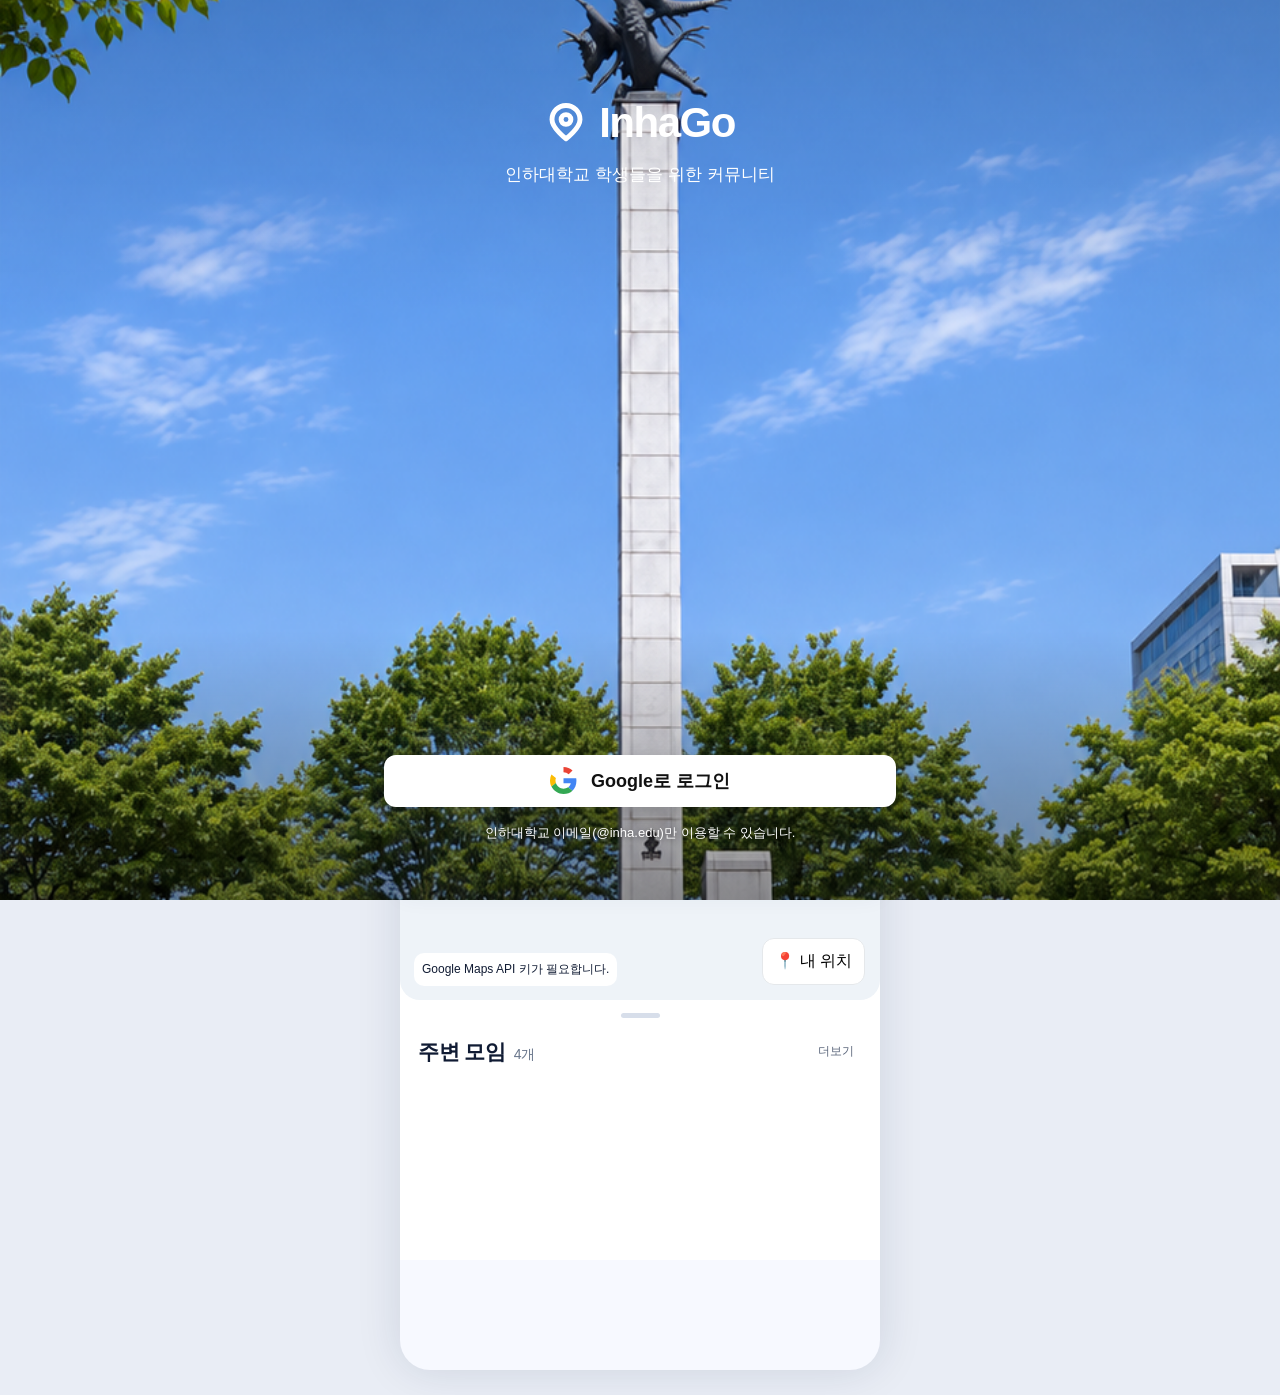
==== InhaGo_Design/frontend/index.html @ c668cb20 "feat: redesign InhaGo login screen" ====
<!DOCTYPE html>
<html lang="ko">
<head>
  <meta charset="UTF-8">
  <meta name="viewport" content="width=device-width, initial-scale=1">
  <meta name="theme-color" content="#ffffff">
  <title>InhaGo | 캠퍼스에서 만나요</title>

  <link
    rel="stylesheet"
    href="https://cdn.jsdelivr.net/gh/orioncactus/pretendard/dist/web/static/pretendard.css"
  >
  <link rel="stylesheet" href="css/style.css">
  <link rel="stylesheet" href="css/friend.css">
  <link rel="stylesheet" href="css/message.css">
  <link rel="stylesheet" href="css/chat.css">

  <script
    src="https://unpkg.com/lucide@0.468.0/dist/umd/lucide.min.js"
    defer
  ></script>
  <script type="module" src="js/main.js"></script>

<style>
  /* hidden 속성이 적용된 채팅 화면은 반드시 숨김 */
  #chat-page .chat-container[hidden],
  #group-chat-view[hidden],
  #group-chat-list-view[hidden],
  #group-chat-room-view[hidden] {
    display: none !important;
  }
</style>

</head>

<body>
  <div class="app">

    <!-- 상단 -->
    <header class="topbar">
      <a href="#" class="brand" data-page="home">
        InhaGo
        <i data-lucide="map-pin"></i>
      </a>

      <div class="header-actions">
        <button
          class="icon-button"
          id="notification-button"
          aria-label="알림"
        >
          <i data-lucide="bell"></i>
          <span class="notification-dot"></span>
        </button>

        <button
          class="avatar-button"
          data-page="profile"
          aria-label="프로필"
        >
          <img src="assets/rider.svg" alt="인덕이">
        </button>
      </div>
    </header>

    <!-- 홈과 탐색에서만 표시 -->
    <section class="hero" id="hero">
      <div class="hero-intro">
        <h1>
          캠퍼스에서<br>
          함께하는 <span>새로운 만남</span>
        </h1>

        <p>
          밥약, 운동, 스터디, 택시팟까지<br>
          지금, 가까운 곳의 친구들과 모임을 시작해요.
        </p>
      </div>

      <label class="search" for="search">
        <i data-lucide="search"></i>

        <input
          id="search"
          type="search"
          placeholder="장소, 모임, 사람을 검색해보세요"
          autocomplete="off"
        >
      </label>

      
<div class="categories">
  <button class="category-chip active" data-category="all">
    <i data-lucide="layout-grid"></i>
    전체
  </button>

  <button class="category-chip" data-category="food">
    <i data-lucide="utensils"></i>
    밥약
  </button>

  <button class="category-chip" data-category="exercise">
    <i data-lucide="dumbbell"></i>
    운동
  </button>

  <button class="category-chip" data-category="study">
    <i data-lucide="book-open"></i>
    스터디
  </button>

  <button class="category-chip" data-category="taxi">
    <i data-lucide="car-front"></i>
    택시팟
  </button>
</div>

    </section>

    <main>

      <!-- 홈 -->
      <section id="home" class="page active">
        <div class="map-container" id="campus-map"><div id="map"></div><button id="locationBtn" type="button">📍 내 위치</button><div id="status" role="status"></div><div id="filters"><button data-category="all" class="active">전체</button><button data-category="meal">🍚 밥약</button><button data-category="taxi">🚕 택시팟</button><button data-category="study">📚 스터디</button><button data-category="exercise">🏃 운동</button></div></div>
        <section class="nearby">
          <div id="api-connection-banner" class="api-connection-banner" role="status" hidden><span>서버에 연결할 수 없습니다.</span><button type="button" id="api-retry">다시 시도</button></div>
          <div class="sheet-handle"></div>

          <div class="section-heading">
            <h2>
              주변 모임
              <span id="meeting-total">4개</span>
            </h2>

            <button
              class="more-button"
              data-page="search"
            >
              더보기
              <i data-lucide="chevron-right"></i>
            </button>
          </div>

          <div id="cards" class="meeting-list"></div>
        </section>
      </section>

      <!-- 탐색 -->
      <section id="search-page" class="page subpage">
        <div class="page-heading">
          <p>EXPLORE</p>
          <h1>모임 탐색</h1>
          <span>관심 있는 모임을 찾아보세요.</span>
        </div>

        <div id="search-results" class="meeting-list"></div>
      </section>

      <!-- 모임 만들기 -->
      <section id="create-page" class="page subpage">
        <div class="page-heading">
          <p>NEW MEETING</p>
          <h1>모임 만들기</h1>
          <span>새로운 만남을 직접 시작해보세요.</span>
        </div>

        <form id="create-form" class="styled-form">

          <!-- 기본 정보 -->
          <div class="form-card">
            <div class="form-section-heading">
              <span class="form-section-icon">
                <i data-lucide="pencil-line"></i>
              </span>

              <div>
                <h2>기본 정보</h2>
                <p>어떤 모임인지 알려주세요.</p>
              </div>
            </div>

            <label class="field">
              <span class="field-title">
                모임 이름 <em>*</em>
              </span>

              <input
                name="title"
                required
                maxlength="50"
                placeholder="예: 본관 앞에서 같이 점심 먹어요"
              >
            </label>

            

<div class="field">
  <span class="field-title">
    카테고리 <em>*</em>
  </span>

  <div class="create-category-grid">
    <label class="create-category-option" data-type="food">
      <input type="radio" name="type" value="food" checked>
      <i data-lucide="utensils"></i>
      <span>밥약</span>
    </label>

    <label class="create-category-option" data-type="exercise">
      <input type="radio" name="type" value="exercise">
      <i data-lucide="dumbbell"></i>
      <span>운동</span>
    </label>

    <label class="create-category-option" data-type="study">
      <input type="radio" name="type" value="study">
      <i data-lucide="book-open"></i>
      <span>스터디</span>
    </label>

    <label class="create-category-option" data-type="taxi">
      <input type="radio" name="type" value="taxi">
      <i data-lucide="car-front"></i>
      <span>택시팟</span>
    </label>
  </div>
</div>


          </div>

          <!-- 장소와 인원 -->
          <div class="form-card">
            <div class="form-section-heading">
              <span class="form-section-icon">
                <i data-lucide="map-pin"></i>
              </span>

              <div>
                <h2>모임 장소 및 인원</h2>
                <p>어디에서 몇 명이 만날까요?</p>
              </div>
            </div>

            <label class="field">
              <span class="field-title">
                만날 장소 <em>*</em>
              </span>

              <input
                name="place"
                required
                placeholder="예: 본관 학생식당"
              >
            </label>

            <button type="button" id="pick-meeting-location" class="primary">📍 지도에서 만날 위치 지정</button>
            <p id="selected-meeting-location" class="muted" role="status">아직 위치를 지정하지 않았습니다.</p>
            <input name="latitude" type="hidden"><input name="longitude" type="hidden">
            <label class="field">
              <span class="field-title">
                최대 참여 인원 <em>*</em>
              </span>

              <select name="max" required>
                <option value="2">2명</option>
                <option value="3">3명</option>
                <option value="4" selected>4명</option>
                <option value="5">5명</option>
                <option value="6">6명</option>
                <option value="8">8명</option>
                <option value="10">10명</option>
                <option value="15">15명</option>
                <option value="20">20명</option>
              </select>
            </label>
          </div>

          <!-- 소개 -->
          <div class="form-card">
            <div class="form-section-heading">
              <span class="form-section-icon">
                <i data-lucide="message-square-text"></i>
              </span>

              <div>
                <h2>모임 소개</h2>
                <p>참여할 친구들에게 한마디 남겨주세요.</p>
              </div>
            </div>

            <label class="field">
              <span class="field-title">소개글</span>

              <textarea
                name="desc"
                rows="5"
                placeholder="모임의 분위기, 준비물, 만나는 방법 등을 자유롭게 적어주세요."
              ></textarea>
            </label>
          </div>

          <div class="form-card"><label class="field"><span class="field-title">모임 날짜와 시간 <em>*</em></span><input name="meeting_time" type="datetime-local" required></label></div>

          <button
            class="primary wide submit-button"
            type="submit"
          >
            <i data-lucide="plus-circle"></i>
            모임 등록하기
          </button>
        

</form>
      </section>

      <!-- 채팅 -->
      <section id="chat-page" class="page subpage">
          <h1>채팅</h1>

<div class="chat-type-tabs">
  <button id="meeting-chat-tab"
          type="button"
          class="active">
    모임 채팅
  </button>

  <button id="group-chat-tab"
          type="button">
    친구 단체 채팅
  </button>
  
<button id="direct-chat-tab" type="button">
  친구 채팅
</button>


<div id="group-chat-view" hidden>

  <!-- 단체 채팅방 목록 화면 -->
  <div id="group-chat-list-view">
    <h2>친구 단체 채팅</h2>

    <button id="create-group-chat-btn" type="button">
      + 단체 채팅방 만들기
    </button>

    <div id="group-chat-room-list"></div>
  </div>

  <!-- 단체 채팅방 대화 화면 -->
  <div id="group-chat-room-view" hidden>

    <div class="chat-room-header">
      <button
        id="group-chat-back"
        type="button"
        class="chat-back-btn"
      >
        ← 목록
      </button>

      
<h2 id="group-chat-room-title">단체 채팅방</h2>

<button
  id="group-chat-menu-btn"
  type="button"
  aria-label="채팅방 관리 메뉴 열기"
  aria-expanded="false"
>
  ⋯
</button>

    </div>

    <div
      id="group-chat-messages"
      class="chat-messages"
      role="log"
      aria-label="단체 채팅 메시지"
      aria-live="polite"
    ></div>

    <form id="group-chat-form" class="chat-form">
      <input
        id="group-chat-input"
        type="text"
        placeholder="메시지를 입력하세요."
        maxlength="2000"
        aria-label="단체 채팅 메시지 입력"
        required
      >

      <button type="submit">전송</button>
    </form>

  </div>

</div>


          <div class="chat-container">

            <div id="chat-list-view" class="chat-section">
              <h2>내 채팅방</h2>
              <div id="chat-room-list"></div>
            </div>

            <div
              id="chat-room"
              class="chat-section"
              hidden
            >
              <div class="chat-room-header"><button id="chat-back" type="button" class="chat-back-btn" aria-label="채팅방 목록으로 돌아가기">← 목록</button><h2 id="chat-room-title">채팅방</h2></div>

              <div
                id="chat-messages"
                class="chat-messages"
                role="log"
                aria-label="채팅 메시지"
                aria-live="polite"
              ></div>

              <form id="chat-form" class="chat-form">
                <input
                  id="chat-input"
                  type="text"
                  placeholder="메시지를 입력하세요."
                  maxlength="1000"
                  aria-label="채팅 메시지 입력"
                  required
                >

                <button class="chat-btn" type="submit">
                  전송
                </button>
              </form>
            </div>

            <p class="muted" id="chat-realtime-status" role="status">채팅방을 선택해 주세요.</p>
          </div>
        </section>

      <!-- 쪽지 -->
      <section id="message-page" class="page subpage">
          <h1>메시지</h1>

          <div class="message-container">

            <div id="dm-list-view" class="message-section">
              <h2>1:1 채팅</h2>
              <p class="muted">
                대화할 친구를 선택해 주세요.
              </p>
              <div id="dm-friend-list"></div>
            </div>

            <div
              id="dm-room"
              class="message-section"
              hidden
            >
              <div class="dm-room-header"><button id="dm-back" type="button" class="dm-back-btn">← 목록</button><h2 id="dm-room-title">1:1 채팅방</h2></div>

              <div
                id="dm-messages"
                class="chat-messages"
                role="log"
                aria-label="1:1 채팅 메시지"
                aria-live="polite"
              ></div>

              <form id="dm-form" class="chat-form">
                <input
                  id="dm-input"
                  type="text"
                  placeholder="메시지를 입력하세요."
                  maxlength="1000"
                  aria-label="1:1 채팅 메시지 입력"
                  required
                >

                <button class="chat-btn" type="submit">
                  전송
                </button>
              </form>
            </div>

            <p class="notice">
              친구 요청이 수락된 사용자와
              1:1 채팅을 할 수 있습니다.
            </p>
          </div>
        </section>

      <!-- 친구 -->
      <section id="friend-page" class="page subpage">
          <h1>친구</h1>

          <div class="friend-container">

            <div class="friend-section">
              <h2>친구 검색</h2>

              <div class="friend-search">
                <input
                  id="friend-search-input"
                  type="text"
                  placeholder="이름으로 친구 검색"
                  aria-label="친구 검색"
                >
              </div>

              <div id="friend-search-results"></div>
            </div>

            <div class="friend-section">
              <h2>받은 친구 요청</h2>
              <div id="friend-requests"></div>

              <div class="friend-sent-section">
                <h3>보낸 친구 요청</h3>
                <div id="friend-sent-requests">
                  <p>보낸 친구 요청을 불러오는 중...</p>
                </div>
              </div>
            </div>

            <div class="friend-section">
              <h2>내 친구 목록</h2>
              <div id="friend-list"></div>
            </div>

            
          </div>
        </section>

      <!-- 프로필 -->
      <section id="profile-page" class="page subpage">
        <div class="page-heading">
          <p>MY PROFILE</p>
          <h1>프로필</h1>
          <span>나의 캠퍼스 활동을 확인해보세요.</span>
        </div>

        <div class="panel profile-top">
          <img src="assets/rider.svg" alt="인덕이">

          <div>
            <h2 id="profile-user-name">인하고</h2>
            <p class="muted">
              @inha_go · <span id="profile-department">학과 미설정</span>
            </p>
          </div>
        </div>

        <div class="panel" style="margin:18px 0">
          <h2>내 정보 설정</h2>
          <p class="muted">모임 참여자와 평가 화면에 표시할 이름입니다. 입력한 이름은 다른 사용자에게 공개됩니다.</p>
          <form id="real-name-form" class="styled-form">
            <label class="field"><span class="field-title">이름</span>
              <input id="real-name-input" type="text" minlength="2" maxlength="20" required placeholder="이름을 입력하세요">
            </label>
            <label class="field"><span class="field-title">학과</span><input id="department-input" type="text" maxlength="60" placeholder="예: 컴퓨터공학과"></label><button class="primary" type="submit">내 정보 저장하기</button>
          </form>
          <p id="real-name-message" class="muted" role="status"></p><p id="department-setup-note" class="muted" hidden>학과 저장을 위해 Supabase profiles 테이블에 department 컬럼을 추가해 주세요.</p>
        </div>

        <div class="panel score-card">
          <div class="score-heading">
            <strong>내 매너 점수</strong>
            <span class="score-tag">실제 매너 점수</span>
          </div>

          <div class="score-number">
            <strong id="score">92</strong>
            <span>/100</span>
          </div>

          <div class="progress">
            <div id="score-bar"></div>
          </div>

          <p id="score-label">
            좋은 매너를 유지하고 있어요!
          </p>
        </div>

        <div class="panel" style="margin:18px 0"><h2>내 모임 관리</h2><p class="muted">내가 만든 모임은 수정·취소·완료할 수 있고, 참여한 모임에서는 탈퇴할 수 있습니다.</p><div id="my-meetings-list" class="meeting-list"><p class="muted">내 모임을 불러오는 중입니다.</p></div></div>
\n        <div class="stats">
          <div>
            <b id="joined-count">0</b>
            <span>참여 모임</span>
          </div>

          <div>
            <b id="created-count">0</b>
            <span>작성 모임</span>
          </div>

          <div>
            <b id="review-count">0</b>
            <span>남긴 후기</span>
          </div>
        </div>

        <div class="review-card"><div class="form-section-heading"><span class="form-section-icon"><i data-lucide="star"></i></span><div><h2>참여자 매너 학점 평가</h2><p>완료된 모임을 선택한 뒤 참여자를 평가할 수 있습니다. 이미 평가한 사람은 제외됩니다.</p></div></div><form id="review-form" class="styled-form"><label class="field"><span class="field-title">평가할 모임</span><select id="review-meeting" required><option value="">모임을 선택하세요</option></select></label><label class="field"><span class="field-title">평가할 참여자</span><select id="review-person" required><option value="">참여자를 선택하세요</option></select></label><label class="field"><span class="field-title">매너 학점</span><select id="review-type" required><option value="A+">A+ (4.5)</option><option value="A0">A0 (4.0)</option><option value="B+">B+ (3.5)</option><option value="B0">B0 (3.0)</option><option value="C+">C+ (2.5)</option><option value="C0">C0 (2.0)</option><option value="D+">D+ (1.5)</option><option value="D0">D0 (1.0)</option><option value="F">F (0.0)</option></select></label><button class="primary wide" type="submit">학점 평가 제출하기</button></form><p id="review-message" class="muted" role="status"></p></div>
      </section>
    </main>

    <!-- 하단 메뉴 -->
    <nav class="bottom-nav" aria-label="하단 메뉴">
      <button class="nav-item active" data-page="home">
        <span class="nav-icon">
          <i data-lucide="house"></i>
        </span>
        <span>홈</span>
      </button>

      <button class="nav-item" data-page="search">
        <span class="nav-icon">
          <i data-lucide="search"></i>
        </span>
        <span>탐색</span>
      </button>

      <button class="nav-item" data-page="create">
        <span class="nav-icon">
          <i data-lucide="plus"></i>
        </span>
        <span>만들기</span>
      </button>

      <button class="nav-item" data-page="chat">
        <span class="nav-icon">
          <i data-lucide="message-circle"></i>
        </span>
        <span>채팅</span>
      </button>

      <button class="nav-item" data-page="friend">
        <span class="nav-icon">
          <i data-lucide="users-round"></i>
        </span>
        <span>친구</span>
      </button>

      <button class="nav-item" data-page="profile">
        <span class="nav-icon">
          <i data-lucide="user-round"></i>
        </span>
        <span>프로필</span>
      </button>
    </nav>
  </div>

  <!-- 모임 상세 -->
  <dialog id="modal">
    <div class="modal-inner">
      <button
        class="close"
        id="close-modal"
        aria-label="닫기"
      >
        <i data-lucide="x"></i>
      </button>

      <div
        class="modal-icon"
        id="modal-icon"
      ></div>

      <h2 id="modal-title"></h2>
      <p id="modal-place"></p>
      <p id="modal-desc"></p>
      <p id="modal-count"></p>

      <button
        class="primary wide"
        id="join"
      >
        참여하기
      </button>
    </div>
  </dialog>

  <dialog id="location-picker-dialog" class="location-picker-dialog" aria-labelledby="location-picker-title"><div class="location-picker-panel"><div class="location-picker-header"><h2 id="location-picker-title">만날 위치 지정</h2><button id="location-picker-close" type="button" aria-label="닫기">✕</button></div><p class="muted">지도를 움직여 중앙 핀을 만날 위치에 맞추세요.</p><div class="location-picker-map-wrap"><div id="location-picker-map"></div><div class="location-picker-pin" aria-hidden="true">📍</div></div><p id="location-picker-coordinates" class="muted" role="status">지도 준비 중...</p><button id="location-picker-confirm" class="primary wide" type="button">이 위치로 확정</button></div></dialog>
  <dialog id="edit-meeting-dialog"><form id="edit-meeting-form" class="styled-form" style="padding:22px;min-width:min(90vw,380px)"><h2>모임 수정</h2><input name="title" required maxlength="100" placeholder="모임 이름"><input name="place" required placeholder="장소"><textarea name="description" placeholder="소개"></textarea><input name="meeting_time" type="datetime-local" required><select name="max_participants" required><option value="2">2명</option><option value="3">3명</option><option value="4">4명</option><option value="5">5명</option><option value="6">6명</option><option value="8">8명</option><option value="10">10명</option><option value="15">15명</option><option value="20">20명</option></select><button type="submit" class="primary">저장</button><button type="button" id="edit-meeting-close">닫기</button></form></dialog>

  <div
    id="toast"
    role="status"
    aria-live="polite"
  ></div>

  <!-- 기존 JS 호환용 -->
  <span id="header-score" hidden>92</span><span id="header-user-name" hidden>인하고</span><button id="logout-button" type="button" class="secondary" style="position:fixed;right:14px;bottom:94px;z-index:5">로그아웃</button>
  <span id="aside-score" hidden>92 / 100</span>
<div id="bottomSheet" hidden><button id="closeBtn" type="button">닫기 ✕</button><h2 id="meetingTitle"></h2><p id="meetingInfo"></p></div>

<!-- 로그인 화면 -->
<div id="auth-panel" class="inhago-login">
  <div class="login-content">

    <!-- 상단 로고 -->
    <div class="login-brand">
      <div class="login-logo">
        <svg class="login-pin-icon"
       viewBox="0 0 24 24"
       fill="none"
       stroke="currentColor"
       stroke-width="2.8"
       stroke-linecap="round"
       stroke-linejoin="round"
       aria-hidden="true">
    <path d="M20 10c0 5-8 11-8 11S4 15 4 10a8 8 0 1 1 16 0Z"/>
    <circle cx="12" cy="10" r="2.8"/>
  </svg>
        <span>InhaGo</span>
      </div>
      <p>인하대학교 학생들을 위한 커뮤니티</p>
    </div>

    <!-- 하단 로그인 -->
    <div class="login-bottom">
      <button id="google-login"
              type="button"
              class="google-login-button">

        <svg viewBox="0 0 48 48" aria-hidden="true">
          <path fill="#EA4335" d="M24 9.5c3.54 0 6.71 1.22 9.21 3.6l6.85-6.85C35.9 2.38 30.47 0 24 0 14.62 5.38 6.51 13.22l7.98 6.19C12.43 13.72 17.74 9.5 24 9.5z"/>
          <path fill="#4285F4" d="M46.98 24.55c0-1.57-.15-3.09-.38-4.55H24v9.02h12.94c-.58 2.96-2.26 5.48-4.78 7.18l7.73 6C44.4 38.03 46.98 31.87 46.98 24.55z"/>
          <path fill="#FBBC05" d="M10.53 28.59A14.4 14.4 0 0 1 9.75 24c0-1.59.27-3.13.76-4.59l-7.98-6.2A23.9 23.9 0 0 0 0 24c0 3.87.93 7.51 2.56 10.78l7.97-6.19z"/>
          <path fill="#34A853" d="M24 48c6.48 0 11.92-2.13 15.89-5.8l-7.73-6c-2.15 1.45-4.92 2.3-8.16 2.3-6.26 0-11.57-4.22-13.47-9.91l-7.97 6.19C6.51 42.62 14.62 48 24 48z"/>
        </svg>

        <span>Google로 로그인</span>
      </button>

      <p class="login-notice">
        인하대학교 이메일(@inha.edu)만 이용할 수 있습니다.
      </p>

      <p id="auth-message" role="status"></p>
    </div>

  </div>
</div>


    <!-- 로그인 기능 -->
    <script type="module">
        import {
            loginWithGoogle,
            checkLoginStatus,
            isInhaEmail,
            logout
        } from './js/auth.js';

        import { supabase } from './js/supabase.js';

        const authPanel = document.getElementById('auth-panel');
        const message = document.getElementById('auth-message');

        document.getElementById('google-login').addEventListener('click', async () => {
            message.textContent = 'Google 로그인 화면으로 이동 중...';

            try {
                await loginWithGoogle();
            } catch (error) {
                message.textContent = error.message;
            }
        });

        async function initializeAuth() {
            try {
                const user = await checkLoginStatus();

                if (!user) {
                    authPanel.style.display = 'flex';
                    return;
                }

                if (!isInhaEmail(user.email)) {
                    await logout();
                    message.textContent = '인하대학교 이메일 계정으로 로그인해 주세요.';
                    authPanel.style.display = 'flex';
                    return;
                }

                authPanel.style.display = 'none';

                // 로그인 완료 상태 저장
                window.inhaGoLoggedIn = true;

                // 지도에 로그인 완료 알림
                window.dispatchEvent(new Event("inhaGoLoginSuccess"));

                const { data: profile, error } = await supabase
                    .from('profiles')
                    .select('manner_score, real_name')
                    .eq('id', user.id)
                    .single();
                
                if (error) {
                    console.error('프로필 조회 실패:', error.message);
                } else if (profile) {

                    // 실명 표시
                    const realName = profile.real_name
                        ? profile.real_name.trim()
                        : '이름 미등록';

                    const headerName =
                        document.getElementById('header-user-name');

                    const profileName =
                        document.getElementById('profile-user-name');

                    if (headerName) {
                        headerName.textContent = realName;
                    }

                    if (profileName) {
                        profileName.textContent = realName;
                    }

                    // 기존 매너 점수 표시 유지
                    if (typeof window.setMannerScore === 'function') {
                        window.setMannerScore(profile.manner_score);
                    }
                }

                if (error) {
                    console.error('매너 점수 조회 실패:', error.message);
                } else if (profile && typeof window.setMannerScore === 'function') {
                    window.setMannerScore(profile.manner_score);
                }

            } catch (error) {
                message.textContent = error.message;
                authPanel.style.display = 'flex';
            }
        }

        initializeAuth();

        const logoutButton = document.getElementById('logout-button');

        if (logoutButton) {
            logoutButton.addEventListener('click', async () => {
                try {
                    await logout();
                    window.location.reload();
                } catch (error) {
                    alert('로그아웃에 실패했습니다: ' + error.message);
                }
            });
        }
    </script>

    <!-- 지도 설정 -->
    <script src="../../map/config.js"></script>

    <!-- 지도 기능 -->
    <script src="../../map/map.js"></script>
    <script src="js/location-picker.js" defer></script>
    <script type="module" src="js/friend.js"></script>
    <script type="module" src="js/message.js"></script>
    <script type="module" src="js/chat.js"></script>
    <script type="module" src="js/login-features.js"></script>
    <script type="module" src="js/meeting-management.js"></script>
  
<script type="module" src="./js/group-chat.js"></script>
  
<script>
  document.getElementById("direct-chat-tab")
    ?.addEventListener("click", () => {
      document.querySelectorAll(".page").forEach(page => {
        page.classList.remove("active");
      });

      document.getElementById("message-page")
        ?.classList.add("active");
    });
</script>

</body>
</html>
---- InhaGo_Design/frontend/css/style.css ----
/* =========================================
   InhaGo - iOS Style v2
   ========================================= */

:root {
  --blue: #1677f2;
  --blue-dark: #075bd4;
  --navy: #101b33;
  --muted: #64748b;
  --background: #f7f9ff;
  --white: #ffffff;
  --border: #e9edf5;
  --shadow: 0 8px 25px rgba(30, 60, 110, 0.08);
  --font: "Pretendard", -apple-system,
    BlinkMacSystemFont, "Apple SD Gothic Neo",
    sans-serif;
}

* {
  box-sizing: border-box;
}

html {
  font-family: var(--font);
  -webkit-text-size-adjust: 100%;
}

body {
  margin: 0;
  color: var(--navy);
  background: #e9edf5;
  font-family: var(--font);
  -webkit-font-smoothing: antialiased;
}

button,
input,
select,
textarea {
  font: inherit;
}

button {
  cursor: pointer;
}

button:focus-visible,
input:focus-visible,
select:focus-visible,
textarea:focus-visible {
  outline: 3px solid #93c5fd;
  outline-offset: 2px;
}

.app {
  position: relative;
  max-width: 480px;
  min-height: 100vh;
  margin: auto;
  padding-bottom: 110px;
  background: var(--background);
  box-shadow: 0 0 45px rgba(20, 35, 65, 0.12);
}

/* ---------- Header ---------- */

.topbar {
  display: flex;
  align-items: center;
  justify-content: space-between;
  padding: 25px 24px 16px;
  background: #f9fbff;
}

.brand {
  display: flex;
  align-items: center;
  gap: 4px;
  color: var(--navy);
  font-size: 30px;
  font-weight: 850;
  letter-spacing: -1.5px;
  text-decoration: none;
}

.brand svg {
  width: 28px;
  height: 28px;
  color: var(--blue);
  stroke-width: 3;
}

.header-actions {
  display: flex;
  align-items: center;
  gap: 15px;
}

.icon-button,
.avatar-button {
  position: relative;
  display: grid;
  place-items: center;
  padding: 0;
  border: 0;
  background: transparent;
}

.icon-button svg {
  width: 26px;
  height: 26px;
}

.notification-dot {
  position: absolute;
  top: -2px;
  right: -2px;
  width: 9px;
  height: 9px;
  border-radius: 50%;
  background: var(--blue);
}

.avatar-button img {
  width: 43px;
  height: 43px;
  border-radius: 50%;
  background: #e5dfff;
  object-fit: cover;
}

/* ---------- Hero ---------- */

.hero {
  padding: 22px 24px 20px;
  background:
    radial-gradient(
      circle at 110% 85%,
      rgba(124, 176, 255, 0.38),
      transparent 62%
    ),
    linear-gradient(145deg, #f9fbff, #eef4ff);
}

.hero[hidden] {
  display: none !important;
}

.hero.search-mode {
  padding-top: 12px;
}

.hero.search-mode .hero-intro {
  display: none;
}

.hero h1 {
  margin: 0;
  font-size: clamp(26px, 7vw, 34px);
  line-height: 1.4;
  font-weight: 850;
  letter-spacing: -1.3px;
}

.hero h1 span {
  color: #0867e7;
}

.hero-intro > p {
  margin: 13px 0 23px;
  color: #63728e;
  font-size: 13px;
  line-height: 1.7;
}

/* ---------- Search ---------- */

.search {
  display: flex;
  align-items: center;
  gap: 14px;
  margin: 0;
  padding: 16px 18px;
  border-radius: 40px;
  background: white;
  box-shadow: var(--shadow);
}

.search svg {
  width: 21px;
  height: 21px;
  flex-shrink: 0;
  color: var(--navy);
}

.search input {
  width: 100%;
  min-width: 0;
  padding: 0;
  border: 0;
  outline: none;
  background: transparent;
  color: var(--navy);
  font-family: var(--font);
  font-size: 13px;
  font-weight: 400;
  line-height: 1.5;
  appearance: none;
  -webkit-appearance: none;
}

.search input::placeholder {
  color: #8190a9;
  font-family: var(--font);
  font-size: 13px;
  font-weight: 400;
  opacity: 1;
}

/* ---------- Categories ---------- */

.categories {
  display: flex;
  gap: 7px;
  overflow-x: auto;
  margin: 20px -24px 0;
  padding: 0 24px 5px;
  scrollbar-width: none;
}

.categories::-webkit-scrollbar {
  display: none;
}

.category-chip {
  display: flex;
  align-items: center;
  justify-content: center;
  gap: 6px;
  flex-shrink: 0;
  min-height: 43px;
  padding: 0 13px;
  border: 1px solid #edf1f7;
  border-radius: 30px;
  background: white;
  color: var(--navy);
  font-size: 12px;
  font-weight: 750;
  box-shadow: 0 3px 10px rgba(30, 60, 100, 0.05);
}

.category-chip svg {
  width: 17px;
  height: 17px;
}

.category-chip[data-category="food"] svg {
  color: #ff8b2c;
}

.category-chip[data-category="exercise"] svg {
  color: #2586f6;
}

.category-chip[data-category="study"] svg {
  color: #9556f4;
}

.category-chip[data-category="taxi"] svg {
  color: #f2b600;
}

.category-chip.active {
  border-color: var(--blue);
  background: linear-gradient(135deg, #55a2ff, #0867ec);
  color: white;
}

.category-chip.active svg {
  color: white;
}

/* ---------- Pages ---------- */

.page {
  display: none;
}

.page.active {
  display: block;
}

/* ---------- Map ---------- */

.map {
  position: relative;
  height: 270px;
  margin: 0 18px 18px;
  overflow: hidden;
  border-radius: 25px;
  background:
    #d8ebd0
    url("../assets/campus-map.png")
    center / cover no-repeat;
  box-shadow: var(--shadow);
}

.map-location {
  position: absolute;
  top: 14px;
  left: 12px;
  z-index: 4;
  display: flex;
  align-items: center;
  gap: 5px;
  max-width: calc(100% - 24px);
  padding: 10px 12px;
  border-radius: 30px;
  background: white;
  box-shadow: var(--shadow);
  font-size: 11px;
  font-weight: 750;
}

.map-location svg {
  width: 16px;
  height: 16px;
  color: var(--blue);
}

.status-dot {
  width: 7px;
  height: 7px;
  border-radius: 50%;
  background: #27c58c;
}

.pin {
  position: absolute;
  z-index: 2;
  display: grid;
  place-items: center;
  width: 43px;
  height: 43px;
  border: 4px solid white;
  border-radius: 50% 50% 50% 8px;
  transform: translate(-50%, -50%) rotate(-45deg);
  box-shadow: 0 5px 12px rgba(20, 50, 90, 0.2);
  color: white;
}

.pin svg {
  width: 21px;
  height: 21px;
  transform: rotate(45deg);
}

.food,
.meeting-icon.food {
  background: #ff8b34;
}

.exercise,
.meeting-icon.exercise {
  background: #2789f8;
}

.study,
.meeting-icon.study {
  background: #9957ed;
}

.taxi,
.meeting-icon.taxi {
  background: #ffbe16;
}

.my-location {
  position: absolute;
  top: 65%;
  left: 50%;
  width: 19px;
  height: 19px;
  border: 3px solid white;
  border-radius: 50%;
  background: #1677f2;
  box-shadow:
    0 0 0 11px rgba(22, 119, 242, 0.13),
    0 0 0 24px rgba(22, 119, 242, 0.07);
  transform: translate(-50%, -50%);
}

.locate-button {
  position: absolute;
  right: 14px;
  bottom: 14px;
  z-index: 4;
  display: grid;
  place-items: center;
  width: 46px;
  height: 46px;
  border: 0;
  border-radius: 50%;
  background: white;
  color: var(--blue);
  box-shadow: var(--shadow);
}

.locate-button svg {
  width: 23px;
  height: 23px;
}

/* ---------- Nearby Meetings ---------- */

.nearby {
  min-height: 260px;
  padding: 13px 18px 24px;
  border-radius: 30px 30px 0 0;
  background: #fff;
}

.sheet-handle {
  width: 39px;
  height: 5px;
  margin: 0 auto 20px;
  border-radius: 10px;
  background: #d7deea;
}

.section-heading {
  display: flex;
  align-items: center;
  justify-content: space-between;
  margin-bottom: 13px;
}

.section-heading h2 {
  margin: 0;
  font-size: 21px;
  font-weight: 850;
  letter-spacing: -0.5px;
}

.section-heading h2 span {
  margin-left: 3px;
  color: #68758b;
  font-size: 14px;
  font-weight: 500;
}

.more-button {
  display: flex;
  align-items: center;
  gap: 2px;
  border: 0;
  background: transparent;
  color: #5b667b;
  font-size: 12px;
}

.more-button svg {
  width: 15px;
  height: 15px;
}

.meeting-list {
  display: grid;
  gap: 11px;
}

.meeting {
  display: flex;
  align-items: center;
  gap: 13px;
  padding: 15px 13px;
  border: 1px solid #f1f3f8;
  border-radius: 21px;
  background: white;
  box-shadow: var(--shadow);
  cursor: pointer;
}

.meeting-icon {
  display: grid;
  place-items: center;
  width: 53px;
  height: 53px;
  flex-shrink: 0;
  border-radius: 17px;
  color: white;
}

.meeting-icon svg {
  width: 25px;
  height: 25px;
}

.meeting-info {
  flex: 1;
  min-width: 0;
}

.meeting-info strong {
  display: block;
  margin-bottom: 7px;
  font-size: 13px;
  font-weight: 800;
}

.meeting-info p,
.meeting-info small {
  display: flex;
  align-items: center;
  gap: 5px;
  margin: 4px 0;
  color: #69758a;
  font-size: 11px;
}

.meeting-info svg {
  width: 14px;
  height: 14px;
}

.meeting-arrow {
  width: 19px;
  height: 19px;
  color: #5c687b;
}

/* ---------- Bottom Navigation ---------- */

.bottom-nav {
  position: fixed;
  bottom: 0;
  left: 50%;
  z-index: 20;
  display: grid;
  grid-template-columns: repeat(6, minmax(0, 1fr));
  width: min(100%, 480px);
  padding: 9px 8px max(10px, env(safe-area-inset-bottom));
  border-top: 1px solid #edf0f5;
  border-radius: 23px 23px 0 0;
  background: rgba(255, 255, 255, 0.98);
  box-shadow: 0 -5px 24px rgba(30, 60, 100, 0.07);
  transform: translateX(-50%);
}

.nav-item {
  display: flex;
  flex-direction: column;
  align-items: center;
  justify-content: center;
  gap: 4px;
  min-width: 0;
  padding: 5px 1px;
  border: 0;
  border-radius: 16px;
  background: transparent;
  color: #536076;
}

.nav-icon {
  display: grid;
  place-items: center;
  width: 42px;
  height: 35px;
  border-radius: 14px;
  transition: background 0.2s ease, color 0.2s ease;
}

.nav-icon svg {
  width: 22px;
  height: 22px;
}

.nav-item > span:last-child {
  font-size: 10px;
  font-weight: 650;
  white-space: nowrap;
}

.nav-item.active {
  color: var(--blue);
}

.nav-item.active .nav-icon {
  background: #e8f1ff;
  color: var(--blue);
}

.nav-item.active .nav-icon svg {
  stroke-width: 2.7;
}

/* ---------- Subpages ---------- */

.subpage {
  min-height: 65vh;
  padding: 26px 20px 40px;
  background: white;
}

.page-heading {
  margin-bottom: 24px;
}

.page-heading > p {
  margin: 0 0 8px;
  color: var(--blue);
  font-size: 11px;
  font-weight: 800;
  letter-spacing: 1.3px;
}

.page-heading h1 {
  margin: 0 0 8px;
  font-size: 28px;
}

.page-heading > span,
.muted {
  color: var(--muted);
  font-size: 13px;
}

.panel {
  margin: 15px 0;
  padding: 20px;
  border: 1px solid var(--border);
  border-radius: 20px;
  background: #f9fbff;
}

.panel h2 {
  font-size: 17px;
}

/* ---------- Redesigned Forms ---------- */

.styled-form {
  display: grid;
  gap: 15px;
}

.form-card,
.review-card {
  padding: 21px 19px;
  border: 1px solid #edf1f7;
  border-radius: 23px;
  background: #fff;
  box-shadow: 0 5px 22px rgba(30, 60, 110, 0.05);
}

.form-section-heading {
  display: flex;
  align-items: center;
  gap: 12px;
  margin-bottom: 22px;
}

.form-section-icon {
  display: grid;
  place-items: center;
  width: 43px;
  height: 43px;
  flex-shrink: 0;
  border-radius: 14px;
  background: #e8f1ff;
  color: var(--blue);
}

.form-section-icon svg {
  width: 21px;
  height: 21px;
}

.form-section-heading h2 {
  margin: 0 0 5px;
  font-size: 16px;
  font-weight: 800;
}

.form-section-heading p {
  margin: 0;
  color: #8793a5;
  font-size: 11px;
}

.field {
  display: block;
  margin-bottom: 19px;
}

.field:last-child {
  margin-bottom: 0;
}

.field-title {
  display: block;
  margin-bottom: 9px;
  color: #25334d;
  font-size: 12px;
  font-weight: 750;
}

.field-title em {
  color: var(--blue);
  font-style: normal;
}

.field input,
.field select,
.field textarea {
  display: block;
  width: 100%;
  min-width: 0;
  padding: 14px 15px;
  border: 1px solid #e5eaf2;
  border-radius: 14px;
  outline: none;
  background: #f8faff;
  color: var(--navy);
  font-family: var(--font);
  font-size: 13px;
  line-height: 1.5;
}

.field input::placeholder,
.field textarea::placeholder {
  color: #9ba6b7;
  opacity: 1;
}

.field input:focus,
.field select:focus,
.field textarea:focus {
  border-color: #7cb5ff;
  background: #fff;
  box-shadow: 0 0 0 3px rgba(22, 119, 242, 0.08);
}

.field textarea {
  resize: vertical;
  min-height: 115px;
}

.primary {
  display: inline-flex;
  align-items: center;
  justify-content: center;
  gap: 9px;
  border: 0;
  border-radius: 15px;
  background: var(--blue);
  padding: 15px 18px;
  color: white;
  font-size: 13px;
  font-weight: 800;
}

.primary svg {
  width: 18px;
  height: 18px;
}

.primary:disabled {
  opacity: 0.5;
  cursor: not-allowed;
}

.wide {
  width: 100%;
}

.submit-button {
  min-height: 51px;
  margin-top: 2px;
  box-shadow: 0 6px 15px rgba(22, 119, 242, 0.17);
}

.secondary {
  margin-top: 12px;
  padding: 11px 14px;
  border: 0;
  border-radius: 12px;
  background: #e8f1ff;
  color: var(--blue);
  font-size: 13px;
  font-weight: 750;
}

.notice {
  padding: 13px;
  border-radius: 12px;
  background: #fff7e9;
  color: #92642b;
  font-size: 12px;
  line-height: 1.6;
}

.form-help {
  margin: 0 0 15px;
  color: #8b96a8;
  font-size: 11px;
  line-height: 1.6;
}

/* ---------- Friends ---------- */

.friend-item {
  display: flex;
  align-items: center;
  gap: 13px;
  padding: 13px 0;
  border-bottom: 1px solid var(--border);
}

.friend-item:last-child {
  border-bottom: 0;
}

.friend-avatar {
  display: grid;
  place-items: center;
  width: 44px;
  height: 44px;
  border-radius: 50%;
  background: #dbeafe;
  color: var(--blue);
  font-weight: 800;
}

.friend-item strong {
  font-size: 14px;
}

.friend-item p {
  margin: 5px 0 0;
}

.demo-tag {
  margin-left: auto;
  padding: 5px 9px;
  border-radius: 10px;
  background: #e8f1ff;
  color: var(--blue);
  font-size: 10px;
  font-weight: 750;
}

/* ---------- Profile ---------- */

.profile-top {
  display: flex;
  align-items: center;
  gap: 16px;
}

.profile-top img {
  width: 75px;
  height: 75px;
  border-radius: 20px;
  background: #dbeafe;
}

.profile-top h2 {
  margin: 0;
}

.score-card {
  background: linear-gradient(135deg, #eaf3ff, #fff);
}

.score-heading {
  display: flex;
  align-items: center;
  justify-content: space-between;
  font-size: 13px;
}

.score-number {
  margin: 13px 0;
}

.score-number strong {
  color: var(--blue);
  font-size: 54px;
}

.score-number span {
  color: #8995a9;
  font-size: 21px;
}

.progress {
  height: 11px;
  overflow: hidden;
  border-radius: 20px;
  background: #dbe5f3;
}

.progress > div {
  width: 92%;
  height: 100%;
  background: linear-gradient(90deg, #60a5fa, #1677f2);
}

#score-label {
  color: var(--muted);
  font-size: 12px;
}

.stats {
  display: grid;
  grid-template-columns: repeat(3, 1fr);
  gap: 9px;
  margin-bottom: 19px;
}

.stats > div {
  padding: 17px 7px;
  border-radius: 16px;
  background: #eff6ff;
  text-align: center;
}

.stats b,
.stats span {
  display: block;
}

.stats b {
  color: var(--blue);
  font-size: 23px;
}

.stats span {
  margin-top: 5px;
  color: var(--muted);
  font-size: 11px;
}

.review-card {
  margin-bottom: 16px;
}

.review-card .form-section-heading {
  margin-bottom: 24px;
}

.reset-button {
  display: block;
  margin: 20px auto 0;
  padding: 10px 14px;
  border: 0;
  background: transparent;
  color: #94a3b8;
  font-size: 12px;
  text-decoration: underline;
}

/* ---------- Modal & Toast ---------- */

dialog {
  width: min(400px, calc(100vw - 30px));
  padding: 0;
  border: 0;
  border-radius: 24px;
  box-shadow: 0 20px 60px rgba(15, 35, 70, 0.3);
}

dialog::backdrop {
  background: rgba(10, 25, 50, 0.5);
}

.modal-inner {
  padding: 24px;
}

.modal-inner h2 {
  font-size: 20px;
}

.modal-inner p {
  color: var(--muted);
  font-size: 13px;
}

.modal-icon {
  margin: 15px 0;
  font-size: 35px;
}

.close {
  float: right;
  display: grid;
  place-items: center;
  width: 33px;
  height: 33px;
  border: 0;
  border-radius: 50%;
  background: #edf3fb;
}

.close svg {
  width: 18px;
  height: 18px;
}

#toast {
  position: fixed;
  bottom: 100px;
  left: 50%;
  z-index: 40;
  display: none;
  width: max-content;
  max-width: 90vw;
  padding: 13px 17px;
  border-radius: 15px;
  background: #17243b;
  color: white;
  font-size: 12px;
  text-align: center;
  transform: translateX(-50%);
}

/* ---------- Responsive ---------- */

@media (max-width: 370px) {
  .topbar {
    padding-inline: 18px;
  }

  .hero {
    padding-inline: 18px;
  }

  .categories {
    margin-inline: -18px;
    padding-inline: 18px;
  }

  .hero h1 {
    font-size: 26px;
  }

  .map {
    height: 245px;
    margin-inline: 12px;
  }

  .bottom-nav {
    padding-inline: 3px;
  }

  .nav-item > span:last-child {
    font-size: 9px;
  }

  .nav-icon {
    width: 38px;
  }
}

@media (min-width: 700px) {
  .app {
    margin-top: 25px;
    margin-bottom: 25px;
    min-height: calc(100vh - 50px);
    border-radius: 30px;
    overflow: hidden;
  }
}


/* =========================================
   InhaGo - Design Fix v3
   하단 메뉴 / 탐색 / 친구 / 만들기
   ========================================= */

/* 1. 하단 메뉴: iPhone 시안처럼 자연스러운 선택 효과 */

.bottom-nav {
  display: grid;
  grid-template-columns: repeat(6, minmax(0, 1fr));
  align-items: center;
  gap: 0;
  min-height: 82px;
  padding: 10px 8px max(12px, env(safe-area-inset-bottom));
  border-radius: 24px 24px 0 0;
  overflow: visible;
}

.nav-item {
  display: flex;
  flex-direction: column;
  align-items: center;
  justify-content: center;
  gap: 4px;
  width: 100%;
  min-width: 0;
  min-height: 60px;
  padding: 4px 0;
  border-radius: 16px;
  background: transparent;
}

.nav-icon {
  display: flex;
  align-items: center;
  justify-content: center;
  width: min(100%, 48px);
  height: 37px;
  flex-shrink: 0;
  border-radius: 19px;
  background: transparent;
  transition:
    background-color 0.2s ease,
    color 0.2s ease;
}

.nav-icon svg {
  display: block;
  width: 23px;
  height: 23px;
  flex-shrink: 0;
}

.nav-item.active {
  background: transparent;
  color: var(--blue);
}

.nav-item.active .nav-icon {
  background: #e8f1ff;
  color: var(--blue);
}

.nav-item > span:last-child {
  display: block;
  line-height: 1.3;
  font-size: 10px;
  text-align: center;
}

/* 2. 탐색 화면: 검색창과 목록 사이 여백 정리 */

.hero.search-mode {
  padding: 12px 20px 16px;
}

.hero.search-mode .hero-intro {
  display: none;
}

.hero.search-mode .categories {
  margin: 15px -20px 0;
  padding: 0 20px 4px;
}

#search-page {
  min-height: calc(100vh - 280px);
  padding: 22px 18px 35px;
  background: #ffffff;
}

#search-page .page-heading {
  margin-bottom: 18px;
}

#search-page .page-heading h1 {
  font-size: 23px;
  margin-bottom: 5px;
}

#search-page .meeting-list {
  gap: 12px;
}

/* 3. 친구 검색 */

.friend-search {
  display: flex;
  align-items: center;
  gap: 11px;
  width: 100%;
  padding: 14px 16px;
  margin-bottom: 20px;
  border: 1px solid #e5eaf2;
  border-radius: 16px;
  background: #f5f8fe;
}

.friend-search svg {
  width: 20px;
  height: 20px;
  color: #64748b;
  flex-shrink: 0;
}

.friend-search input {
  width: 100%;
  min-width: 0;
  border: 0;
  outline: 0;
  background: transparent;
  color: var(--navy);
  font-family: var(--font);
  font-size: 13px;
}

.friend-search input::placeholder {
  color: #94a3b8;
}

.friend-empty {
  padding: 25px 10px;
  color: #64748b;
  font-size: 13px;
  text-align: center;
}

/* 4. 모임 만들기: 하나의 큰 카드 */

#create-page {
  background: #f8faff;
}

#create-form {
  display: block;
  padding: 21px 19px;
  border: 1px solid #edf1f7;
  border-radius: 24px;
  background: white;
  box-shadow: 0 8px 24px rgba(30, 60, 110, 0.06);
}

#create-form .form-card {
  padding: 0 0 22px;
  margin: 0 0 22px;
  border: 0;
  border-bottom: 1px solid #edf1f7;
  border-radius: 0;
  background: transparent;
  box-shadow: none;
}

#create-form .form-card:last-of-type {
  padding-bottom: 0;
  margin-bottom: 20px;
  border-bottom: 0;
}

#create-form .form-section-heading {
  margin-bottom: 18px;
}

#create-form .field {
  margin-bottom: 16px;
}

#create-form .field:last-child {
  margin-bottom: 0;
}

#create-form .submit-button {
  width: 100%;
  margin-top: 5px;
}

/* 좁은 모바일에서도 선택 배경이 잘리지 않도록 */

@media (max-width: 370px) {
  .bottom-nav {
    padding-inline: 5px;
  }

  .nav-icon {
    width: min(100%, 42px);
    height: 35px;
  }

  .nav-icon svg {
    width: 21px;
    height: 21px;
  }
}

#friend-list .friend-item[hidden],
#friend-empty[hidden] {
  display: none !important;
}

/* =========================================
   InhaGo - Soft Blue Design v4
   ========================================= */

/* 홈·탐색 배경을 자연스럽게 연결 */
.hero {
  position: relative;
  isolation: isolate;
  overflow: hidden;
  background:
    radial-gradient(
      ellipse at 105% 25%,
      rgba(130, 177, 255, 0.32) 0%,
      rgba(194, 216, 255, 0.19) 42%,
      transparent 78%
    ),
    linear-gradient(
      180deg,
      #ffffff 0%,
      #f8fbff 58%,
      #f4f8ff 100%
    );
}

.hero::before {
  content: "";
  position: absolute;
  z-index: -1;
  top: -120px;
  right: -190px;
  width: 420px;
  height: 350px;
  border-radius: 50%;
  background: rgba(126, 178, 255, 0.12);
  transform: rotate(-20deg);
  pointer-events: none;
}

/* 홈 지도 위쪽의 급격한 색상 경계 제거 */
#home {
  padding-top: 14px;
  background: linear-gradient(
    180deg,
    #f4f8ff 0%,
    #f8fbff 190px,
    #ffffff 340px
  );
}

#home .map {
  margin-top: 0;
}

/* 탐색 탭도 동일한 배경 톤 적용 */
.hero.search-mode {
  background:
    radial-gradient(
      ellipse at 105% 10%,
      rgba(130, 177, 255, 0.25),
      transparent 75%
    ),
    linear-gradient(
      180deg,
      #ffffff,
      #f5f9ff
    );
}

#search-page {
  background: linear-gradient(
    180deg,
    #f5f9ff 0%,
    #ffffff 240px
  );
}

/* 카테고리 기본 색상 */
.category-chip {
  border: 1px solid #e7eefb;
  background: rgba(255, 255, 255, 0.94);
  color: #263858;
  box-shadow: 0 4px 12px rgba(38, 90, 160, 0.055);
  transition:
    background-color 0.2s ease,
    border-color 0.2s ease,
    color 0.2s ease;
}

/* 선택된 카테고리는 부드러운 파란색 */
.category-chip.active {
  border-color: #78b1ff;
  background: linear-gradient(
    135deg,
    #459bff,
    #1677f2
  );
  color: white;
  box-shadow: 0 5px 13px rgba(22, 119, 242, 0.16);
}

/* 카테고리별 아이콘 색상 통일 */
.category-chip[data-category="food"]:not(.active) svg {
  color: #f58a3b;
}

.category-chip[data-category="exercise"]:not(.active) svg {
  color: #398cf0;
}

.category-chip[data-category="study"]:not(.active) svg {
  color: #9765e8;
}

.category-chip[data-category="taxi"]:not(.active) svg {
  color: #e9ad20;
}

/* 모임 만들기 카테고리 선택 영역 */
.create-category-grid {
  display: grid;
  grid-template-columns: repeat(2, minmax(0, 1fr));
  gap: 10px;
}

.create-category-option {
  position: relative;
  display: flex;
  align-items: center;
  gap: 10px;
  min-height: 58px;
  padding: 12px;
  border: 1px solid #e5ebf5;
  border-radius: 15px;
  background: #f8faff;
  color: #25334d;
  cursor: pointer;
}

.create-category-option input {
  position: absolute;
  width: 1px;
  height: 1px;
  opacity: 0;
}

.create-category-option svg {
  width: 20px;
  height: 20px;
}

.create-category-option:has(input:checked) {
  border-color: #78b1ff;
  background: #eaf3ff;
  color: #0969e8;
  box-shadow: 0 0 0 2px rgba(22, 119, 242, 0.07);
}

.create-category-option:has(input:focus-visible) {
  outline: 3px solid #93c5fd;
  outline-offset: 2px;
}

.create-category-option[data-type="food"] svg {
  color: #f58a3b;
}

.create-category-option[data-type="exercise"] svg {
  color: #398cf0;
}

.create-category-option[data-type="study"] svg {
  color: #9765e8;
}

.create-category-option[data-type="taxi"] svg {
  color: #e9ad20;
}


/* =========================================
   InhaGo - 탐색 화면 배경 통일
   ========================================= */

/* 탐색 화면: 파란 원형 장식 제거 */
.hero.search-mode::before,
.hero.search-mode::after {
  display: none !important;
  content: none !important;
}

/* 검색 영역: 메인 화면과 같은 부드러운 배경 */
.hero.search-mode {
  position: relative;
  overflow: hidden;
  isolation: isolate;

  background: linear-gradient(
    180deg,
    #FFFFFF 0%,
    #F9FBFF 25%,
    #F4F8FF 65%,
    #F2F7FF 100%
  ) !important;
}

/* 탐색 페이지로 자연스럽게 연결 */
#search-page {
  background: linear-gradient(
    180deg,
    #F2F7FF 0%,
    #F7FAFF 180px,
    #FFFFFF 380px
  ) !important;
}

/* 검색창 */
.hero.search-mode .search {
  background: rgba(255, 255, 255, 0.96);
  border: 1px solid #EDF2FA;
  box-shadow: 0 5px 20px rgba(35, 85, 155, 0.045);
}

/* 카테고리 버튼 */
.hero.search-mode .category-chip {
  background: #FFFFFF;
  border: 1px solid #E8EEF8;
  box-shadow: 0 3px 12px rgba(35, 85, 155, 0.04);
}

/* 선택된 카테고리 */
.hero.search-mode .category-chip.active {
  background: linear-gradient(
    135deg,
    #459BFF,
    #1677F2
  );
  border-color: #78B1FF;
  color: #FFFFFF;
}

/* 배경 사이 불필요한 간격 방지 */
#search-page {
  margin-top: 0;
  border-top: none;
}


/* =========================================
   InhaGo - Category Design Fix
   ========================================= */

/* 주변 모임 아이콘: Apple Cool Tone */
.meeting-icon.food {
  background: #E7F3FF !important;
  color: #1877D2 !important;
}

.meeting-icon.exercise {
  background: #E9EDF4 !important;
  color: #586D8B !important;
}

.meeting-icon.study {
  background: #ECEEFF !important;
  color: #6366C9 !important;
}

.meeting-icon.taxi {
  background: #E0F3F4 !important;
  color: #198D9B !important;
}

/* 카테고리 아이콘 색상 */
.category-chip[data-category="food"]:not(.active) svg,
.create-category-option[data-type="food"] svg {
  color: #1877D2;
}

.category-chip[data-category="exercise"]:not(.active) svg,
.create-category-option[data-type="exercise"] svg {
  color: #586D8B;
}

.category-chip[data-category="study"]:not(.active) svg,
.create-category-option[data-type="study"] svg {
  color: #6366C9;
}

.category-chip[data-category="taxi"]:not(.active) svg,
.create-category-option[data-type="taxi"] svg {
  color: #198D9B;
}

/* 모임 만들기: 2열 카테고리 선택 */
#create-form .create-category-grid {
  display: grid !important;
  grid-template-columns: repeat(2, minmax(0, 1fr));
  gap: 10px;
  width: 100%;
}

#create-form .create-category-option {
  position: relative;
  display: flex !important;
  align-items: center;
  gap: 10px;
  min-height: 60px;
  padding: 13px;
  border: 1px solid #E5EBF5;
  border-radius: 16px;
  background: #F8FAFF;
  color: #25334D;
  cursor: pointer;
}

#create-form .create-category-option input[type="radio"] {
  position: absolute !important;
  width: 1px !important;
  height: 1px !important;
  padding: 0 !important;
  margin: 0 !important;
  opacity: 0;
  pointer-events: none;
}

#create-form .create-category-option svg {
  width: 20px;
  height: 20px;
  flex-shrink: 0;
}

#create-form .create-category-option:has(input:checked) {
  border-color: #78B1FF;
  background: #EAF3FF;
  color: #0969E8;
  box-shadow: 0 0 0 2px rgba(22, 119, 242, .07);
}

/* Integrated live map and chat/friend panels */
#campus-map.map-container {height: min(60vh,540px);min-height:350px;position:relative;overflow:hidden;border-radius:20px;background:#eef3f8}
#map {width:100%;height:100%;min-height:350px}
#filters {position:absolute;top:14px;left:12px;right:12px;display:flex;gap:6px;overflow:auto;z-index:2}
#filters button {white-space:nowrap;border:1px solid #e5e8eb;border-radius:20px;background:white;padding:9px 12px;font-size:12px;cursor:pointer}
#filters button.active {background:#3182f6;color:white;border-color:#3182f6}
#locationBtn {position:absolute;right:15px;bottom:15px;z-index:2;background:white;border:1px solid #e5e8eb;border-radius:12px;padding:12px}
#status:not(:empty) {position:absolute;bottom:14px;left:14px;background:#fff;border-radius:10px;padding:8px;font-size:12px;z-index:2}
#bottomSheet[hidden] {display:none}
#bottomSheet {position:fixed;bottom:0;left:50%;transform:translateX(-50%);width:min(480px,100%);padding:20px;background:#fff;z-index:50;border-radius:22px 22px 0 0;box-shadow:0 -10px 35px #0002}
#auth-panel {z-index:9999}
#chat-page .chat-container,#message-page .chat-container,#friend-page .friend-container {min-width:0}
#chat-page .chat-section,#message-page .chat-section,#friend-page .friend-section {min-width:0}
#chat-page .chat-messages,#message-page .chat-messages {max-height:50vh;overflow:auto}
#chat-page input,#message-page input,#friend-page input {max-width:100%}

/* Backend connection notice: keep the last loaded meetings visible. */
.api-connection-banner:not([hidden]){display:flex;align-items:center;justify-content:space-between;gap:12px;padding:12px 16px;margin:10px 0;border:1px solid #f3c5a5;border-radius:12px;background:#fff8f1;color:#8a451a;font-size:14px}
.api-connection-banner button{border:1px solid #dca376;border-radius:8px;background:#fff;padding:7px 12px;color:inherit;cursor:pointer;white-space:nowrap}

/* Kakao T-style meeting pickup position selector */
.location-picker-dialog{border:0;border-radius:20px;padding:0;width:min(94vw,620px);max-height:92vh;box-shadow:0 15px 60px #0004}
.location-picker-dialog::backdrop{background:#142b48a8}
.location-picker-panel{padding:18px;display:flex;flex-direction:column;gap:12px}
.location-picker-header{display:flex;align-items:center;justify-content:space-between}
.location-picker-header h2{margin:0}
.location-picker-header button{border:0;background:transparent;font-size:24px;cursor:pointer}
.location-picker-map-wrap{position:relative;height:min(55vh,440px);min-height:280px;border-radius:14px;overflow:hidden;background:#eaf0f4}
#location-picker-map{width:100%;height:100%}
.location-picker-pin{position:absolute;top:50%;left:50%;transform:translate(-50%,-100%);font-size:38px;line-height:1;pointer-events:none;filter:drop-shadow(0 3px 2px #0005)}
#selected-meeting-location{overflow-wrap:anywhere}

/* =====================================
   InhaGo 비룡탑 로그인 화면
===================================== */

#auth-panel.inhago-login {
  position: fixed !important;
  inset: 0 !important;
  width: 100vw !important;
  height: 100vh !important;
  height: 100dvh !important;
  z-index: 99999 !important;
  overflow: hidden;

  display: flex;
  justify-content: center;
  align-items: stretch;

  background-color: #263b5a;
  background-image:
    linear-gradient(
      180deg,
      rgba(0, 0, 0, 0.12) 0%,
      transparent 35%,
      transparent 70%,
      rgba(0, 0, 0, 0.4) 100%
    ),
    url("../assets/login-background.png");
  background-position: center;
  background-size: cover;
  background-repeat: no-repeat;
}

#auth-panel .login-content {
  width: 100%;
  max-width: 560px;
  height: 100%;
  min-height: 0;
  box-sizing: border-box;

  display: flex;
  flex-direction: column;
  justify-content: space-between;
  align-items: center;

  padding: 11vh 24px 5vh;
}

#auth-panel .login-brand {
  color: white;
  text-align: center;
}

#auth-panel .login-logo {
  display: flex;
  align-items: center;
  justify-content: center;
  gap: 12px;

  font-size: 42px;
  font-weight: 800;
  letter-spacing: -1.5px;
}

#auth-panel .login-logo svg {
  width: 42px;
  height: 54px;
  color: white;
}

#auth-panel .login-brand p {
  margin-top: 16px;
  color: white;
  font-size: 17px;
  font-weight: 400;
}

#auth-panel .login-bottom {
  width: 100%;
  text-align: center;
}

#auth-panel .google-login-button {
  display: flex;
  align-items: center;
  justify-content: center;
  gap: 14px;

  width: 100%;
  max-width: none;
  min-height: 52px;
  padding: 12px 18px;
  margin: 0 auto;

  background: white;
  border: none;
  border-radius: 12px;

  color: #111;
  font-family: inherit;
  font-size: 18px;
  font-weight: 700;

  cursor: pointer;
  box-shadow: 0 8px 24px rgba(0, 0, 0, 0.16);
}

#auth-panel .google-login-button svg {
  width: 27px;
  height: 27px;
  flex-shrink: 0;
}

#auth-panel .login-notice {
  margin-top: 16px;
  color: white;
  font-size: 13px;
  line-height: 1.5;
  text-shadow: 0 1px 5px rgba(0, 0, 0, 0.5);
}

#auth-panel #auth-message {
  margin-top: 12px;
  color: white;
  font-size: 13px;
}

/* 모바일 최적화 */
@media (max-width: 600px) {
  #auth-panel .login-content {
    padding: 10vh 24px 5vh;
  }

  #auth-panel .login-logo {
    font-size: 42px;
  }

  #auth-panel .login-brand p {
    font-size: 16px;
  }

  #auth-panel .google-login-button {
    min-height: 52px;
    font-size: 18px;
  }
}

/* 로그인 화면이 다른 메뉴보다 위에 표시되도록 설정 */
#auth-panel.inhago-login {
  position: fixed !important;
  inset: 0 !important;
  width: 100vw !important;
  height: 100dvh !important;
  z-index: 2147483647 !important;
  overflow: hidden !important;
  isolation: isolate;
}

/* 로그인 콘텐츠를 화면 전체 높이에 맞춤 */
#auth-panel.inhago-login .login-content {
  height: 100% !important;
  min-height: 0 !important;
  box-sizing: border-box;
}

#auth-panel .login-logo .login-pin-icon {
  width: 42px;
  height: 42px;
  color: white;
  flex-shrink: 0;
}
---- InhaGo_Design/frontend/css/friend.css ----
/* InhaGo 친구 관리 화면 */

.friend-container {
  display: flex;
  flex-direction: column;
  gap: 20px;
}

.friend-section {
  background: #f8fbff;
  border: 1px solid #e4eef8;
  border-radius: 18px;
  padding: 20px;
}

.friend-section h2 {
  margin: 0 0 16px;
  font-size: 20px;
  color: #152f56;
}

.friend-search {
  display: flex;
  gap: 10px;
}

.friend-search input {
  flex: 1;
  min-width: 0;
  padding: 12px;
  border: 1px solid #d6e4f4;
  border-radius: 12px;
}

.friend-btn {
  background: #2084f6;
  color: white;
  border: none;
  border-radius: 12px;
  padding: 10px 14px;
  cursor: pointer;
  font-weight: 700;
}

.friend-btn:hover {
  background: #1166d0;
}

.friend-btn.secondary {
  background: #e7f0fa;
  color: #245b9c;
}

.friend-item {
  display: flex;
  justify-content: space-between;
  align-items: center;
  gap: 12px;
  padding: 14px 0;
  border-bottom: 1px solid #e4eef8;
}

.friend-item:last-child {
  border-bottom: none;
}

.friend-info {
  display: flex;
  flex-direction: column;
  gap: 5px;
}

.friend-info strong {
  color: #152f56;
}

.friend-info small {
  color: #7890aa;
}

.friend-actions {
  display: flex;
  gap: 8px;
  flex-wrap: wrap;
}

@media (max-width: 700px) {
  .friend-section {
    padding: 15px;
  }

  .friend-item {
    align-items: flex-start;
    flex-direction: column;
  }

  .friend-actions {
    width: 100%;
  }
}
---- InhaGo_Design/frontend/css/message.css ----
/* InhaGo 1:1 쪽지 화면 */

.message-container {
  display: flex;
  flex-direction: column;
  gap: 20px;
}

.message-section {
  background: #f8fbff;
  border: 1px solid #e4eef8;
  border-radius: 18px;
  padding: 20px;
}

.message-section h2 {
  margin: 0 0 16px;
  font-size: 20px;
  color: #152f56;
}

.message-form {
  display: flex;
  flex-direction: column;
  gap: 12px;
}

.message-form select,
.message-form textarea {
  width: 100%;
  padding: 12px;
  border: 1px solid #d6e4f4;
  border-radius: 12px;
  background: white;
}

.message-form textarea {
  min-height: 120px;
  resize: vertical;
}

.message-btn {
  background: #2084f6;
  color: white;
  border: none;
  border-radius: 12px;
  padding: 12px 18px;
  font-weight: 700;
  cursor: pointer;
}

.message-btn:hover {
  background: #1166d0;
}

.message-item {
  padding: 16px;
  margin-bottom: 12px;
  background: white;
  border: 1px solid #e4eef8;
  border-radius: 14px;
}

.message-item strong {
  color: #152f56;
}

.message-item p {
  margin: 10px 0;
  color: #365576;
  white-space: pre-wrap;
  overflow-wrap: anywhere;
}

.message-time {
  font-size: 12px;
  color: #7890aa;
}

.message-empty {
  color: #7890aa;
  text-align: center;
  padding: 20px;
}

@media (max-width: 700px) {
  .message-section {
    padding: 15px;
  }

  .message-form textarea {
    min-height: 100px;
  }
}

#dm-list-view[hidden],#dm-room[hidden]{display:none!important}
.dm-room-header{display:flex;align-items:center;gap:12px;margin-bottom:16px}
.dm-room-header h2{margin:0}
.dm-back-btn{border:1px solid #d6e4f4;background:white;color:#152f56;padding:9px 12px;border-radius:10px;font:inherit;font-weight:700;cursor:pointer}
.dm-sender-name{display:block;font-size:12px;color:#365576;margin-bottom:5px}
#dm-room .chat-messages{height:min(58vh,580px);min-height:300px}
---- InhaGo_Design/frontend/css/chat.css ----
/* InhaGo 모임별 채팅 화면 */

.chat-container {
  display: flex;
  flex-direction: column;
  gap: 20px;
}

.chat-section {
  background: #f8fbff;
  border: 1px solid #e4eef8;
  border-radius: 18px;
  padding: 20px;
}

.chat-section h2 {
  margin: 0 0 16px;
  font-size: 20px;
  color: #152f56;
}

/* 채팅방 목록 */

.chat-room-item {
  display: flex;
  justify-content: space-between;
  align-items: center;
  gap: 12px;
  padding: 15px;
  margin-bottom: 10px;
  background: white;
  border: 1px solid #e4eef8;
  border-radius: 14px;
}

.chat-room-info {
  display: flex;
  flex-direction: column;
  gap: 6px;
}

.chat-room-info small {
  color: #7890aa;
}

/* 버튼 */

.chat-btn {
  background: #2084f6;
  color: white;
  border: none;
  border-radius: 12px;
  padding: 10px 16px;
  font-weight: 700;
  cursor: pointer;
}

.chat-btn:hover {
  background: #1166d0;
}

/* 채팅 메시지 영역 */

.chat-messages {
  height: 350px;
  overflow-y: auto;
  background: white;
  border: 1px solid #e4eef8;
  border-radius: 14px;
  padding: 15px;
}

.chat-message {
  margin-bottom: 14px;
  max-width: 80%;
}

.chat-message.mine {
  margin-left: auto;
  text-align: right;
}

.chat-message .chat-bubble {
  display: inline-block;
  background: #e7f0fa;
  padding: 12px 15px;
  border-radius: 14px;
  text-align: left;
  white-space: pre-wrap;
  overflow-wrap: anywhere;
}

.chat-message.mine .chat-bubble {
  background: #2084f6;
  color: white;
}

.chat-message small {
  display: block;
  color: #7890aa;
  margin-top: 5px;
  font-size: 11px;
}

/* 메시지 입력 영역 */

.chat-form {
  display: flex;
  gap: 10px;
  margin-top: 15px;
}

.chat-form input {
  flex: 1;
  min-width: 0;
  padding: 12px;
  border: 1px solid #d6e4f4;
  border-radius: 12px;
}

.chat-empty {
  color: #7890aa;
  text-align: center;
  padding: 20px;
}

/* 모바일 화면 */

@media (max-width: 700px) {
  .chat-section {
    padding: 15px;
  }

  .chat-room-item {
    flex-direction: column;
    align-items: flex-start;
  }

  .chat-room-item .chat-btn {
    width: 100%;
  }

  .chat-messages {
    height: 300px;
  }

  .chat-message {
    max-width: 90%;
  }
}


/* 선택하기 전에는 채팅방을 숨김 */
#chat-room[hidden] {
  display: none;
}

#chat-list-view[hidden],#chat-room[hidden]{display:none!important}
.chat-room-header{display:flex;align-items:center;gap:12px;margin-bottom:16px}
.chat-room-header h2{margin:0}
.chat-back-btn{background:#fff;border:1px solid #d6e4f4;border-radius:10px;padding:9px 12px;color:#152f56;cursor:pointer;font:inherit;font-weight:700}
#chat-room .chat-messages{height:min(58vh,580px);min-height:300px}

/* Conversation list and full-page chat layout */
#chat-page .chat-container{gap:0}
#chat-page .chat-section{border:0;background:transparent;padding:0}
#chat-page .chat-room-item{cursor:pointer;flex-direction:row;align-items:center;padding:18px 14px;border:0;border-bottom:1px solid #e4eef8;border-radius:0;margin:0;background:#fff}
#chat-page .chat-room-item:hover,#chat-page .chat-room-item:focus-visible{background:#edf5ff}
#chat-page .chat-room-info strong{font-size:16px}
#chat-page .chat-room-arrow{font-size:28px;color:#7890aa}
#chat-page .chat-room-header{position:sticky;top:0;z-index:2;background:#fff;padding:14px 0;border-bottom:1px solid #e4eef8}
#chat-page #chat-room .chat-messages{height:min(58vh,620px);min-height:320px;border:0;background:#fff}
#chat-page .chat-sender-name{display:block;font-size:12px;color:#365576;margin-bottom:5px}
#chat-page .chat-form{position:sticky;bottom:0;background:#fff;padding:12px 0;margin:0}
@media(max-width:700px){#chat-page .chat-room-item{flex-direction:row}#chat-page .chat-room-item .chat-btn{width:auto}}
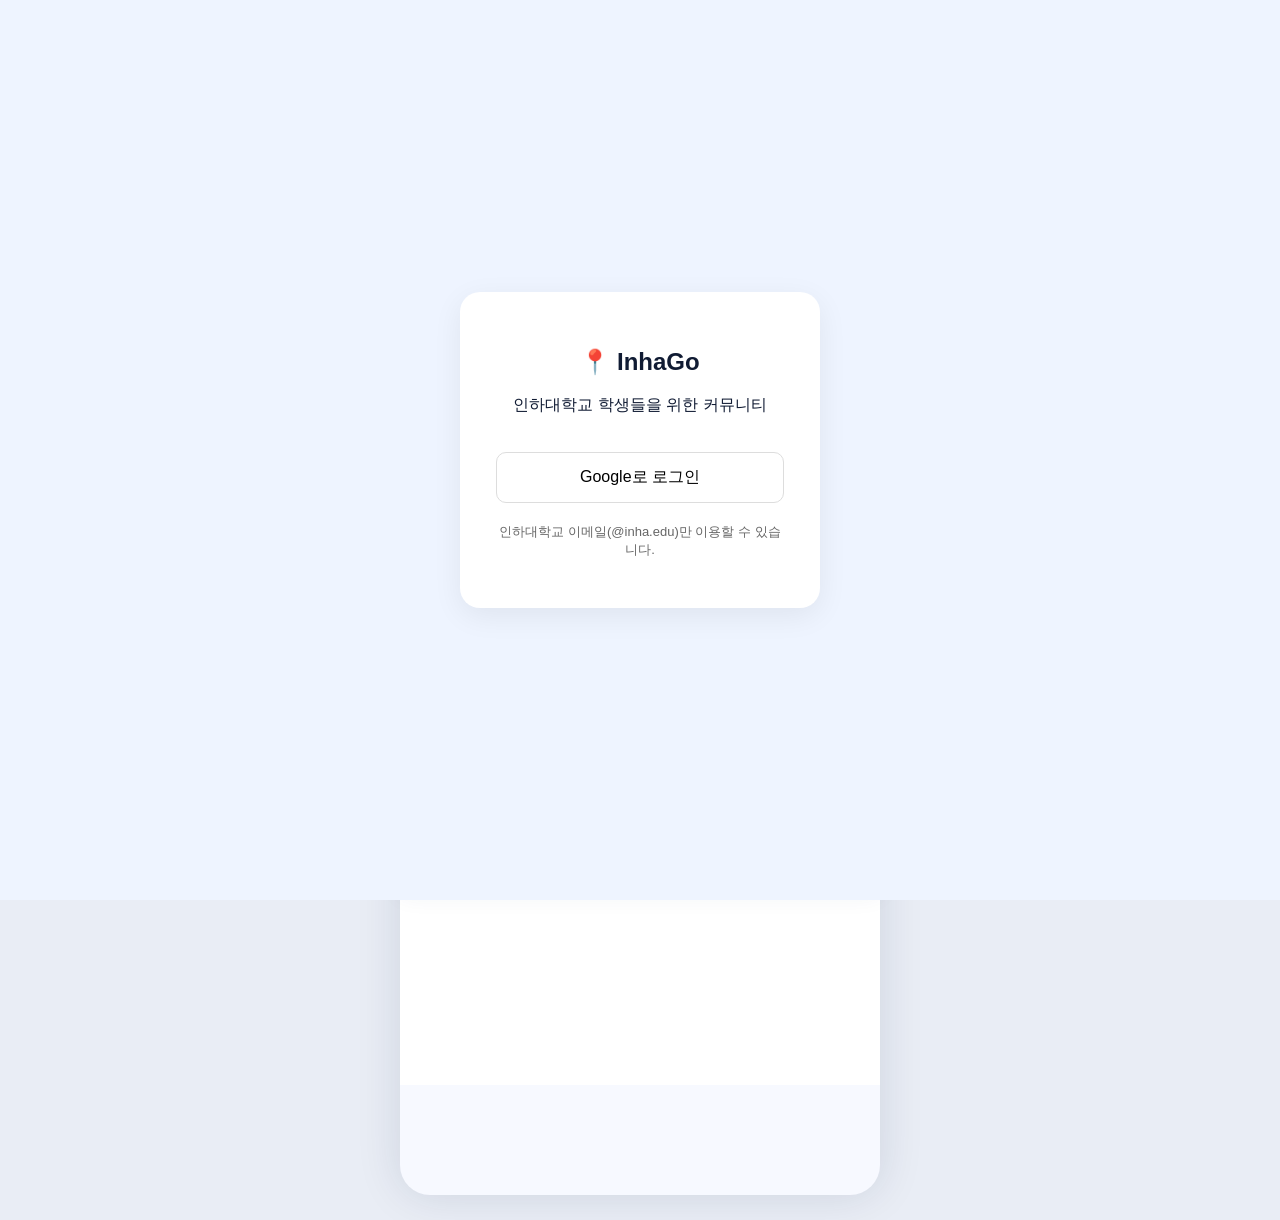
==== commit 41017045: "style: selectively apply approved home UI refinements on integration base" ====
--- a/InhaGo_Design/frontend/index.html
+++ b/InhaGo_Design/frontend/index.html
@@ -7,885 +7,1098 @@
   <meta name="theme-color" content="#ffffff">
   <title>InhaGo | 캠퍼스에서 만나요</title>
 
-  <link
-    rel="stylesheet"
-    href="https://cdn.jsdelivr.net/gh/orioncactus/pretendard/dist/web/static/pretendard.css"
-  >
+  <link rel="stylesheet" href="https://cdn.jsdelivr.net/gh/orioncactus/pretendard/dist/web/static/pretendard.css">
   <link rel="stylesheet" href="css/style.css">
   <link rel="stylesheet" href="css/friend.css">
   <link rel="stylesheet" href="css/message.css">
   <link rel="stylesheet" href="css/chat.css">
 
-  <script
-    src="https://unpkg.com/lucide@0.468.0/dist/umd/lucide.min.js"
-    defer
-  ></script>
+  <script src="https://unpkg.com/lucide@0.468.0/dist/umd/lucide.min.js" defer></script>
   <script type="module" src="js/main.js"></script>
 
-<style>
-  /* hidden 속성이 적용된 채팅 화면은 반드시 숨김 */
-  #chat-page .chat-container[hidden],
-  #group-chat-view[hidden],
-  #group-chat-list-view[hidden],
-  #group-chat-room-view[hidden] {
-    display: none !important;
-  }
-</style>
-
+  <style>
+    #chat-page .chat-container[hidden],
+    #group-chat-view[hidden],
+    #group-chat-list-view[hidden],
+    #group-chat-room-view[hidden],
+    #direct-chat-view[hidden],
+    #dm-list-view[hidden],
+    #dm-room[hidden] {
+      display: none !important;
+    }
+
+    .chat-type-tabs {
+      display: grid;
+      grid-template-columns: 1fr 1.35fr 1fr;
+      gap: 5px;
+      margin: 18px 0 22px;
+      padding: 5px;
+      background: #f0f4fb;
+      border-radius: 14px;
+    }
+
+    .chat-type-tabs button {
+      min-width: 0;
+      padding: 12px 3px;
+      border: none;
+      border-radius: 10px;
+      background: transparent;
+      color: #71819a;
+      font-family: inherit;
+      font-size: 12px;
+      font-weight: 600;
+      cursor: pointer;
+      transition: background .2s, color .2s;
+    }
+
+    .chat-type-tabs button.active {
+      background: white;
+      color: #1769ed;
+      box-shadow: 0 2px 8px rgba(20,70,130,.08);
+    }
+
+    #direct-chat-view {
+      width: 100%;
+      margin: 0;
+    }
+
+    #direct-chat-view .message-section {
+      margin: 0;
+    }
+
+    #direct-chat-view .message-section h2 {
+      font-size: 18px;
+      margin-bottom: 16px;
+    }
+
+    #direct-chat-view #dm-friend-list {
+      display: flex;
+      flex-direction: column;
+      gap: 4px;
+    }
+
+    #direct-chat-view .dm-chat-row {
+      display: flex;
+      align-items: center;
+      gap: 14px;
+      padding: 16px 12px;
+      border-radius: 12px;
+      background: #fff;
+      border: none;
+      cursor: pointer;
+      transition: background .2s;
+    }
+
+    #direct-chat-view .dm-chat-row:hover {
+      background: #f1f5ff;
+    }
+
+    #direct-chat-view .dm-chat-row::before {
+      content: "";
+      display: block;
+      width: 46px;
+      height: 46px;
+      flex-shrink: 0;
+      border-radius: 15px;
+      background: #eaf1ff url("assets/rider.svg") center / 70% no-repeat;
+    }
+
+    #direct-chat-view .dm-chat-info {
+      flex: 1;
+      min-width: 0;
+    }
+
+    #direct-chat-view .dm-chat-info strong {
+      display: block;
+      font-size: 14px;
+      color: #192b46;
+      font-weight: 700;
+    }
+
+    #direct-chat-view .dm-last-preview {
+      margin: 5px 0 0;
+      color: #8c9ab0;
+      font-size: 12px;
+      white-space: nowrap;
+      overflow: hidden;
+      text-overflow: ellipsis;
+    }
+
+    #direct-chat-view .dm-last-time {
+      align-self: flex-start;
+      flex-shrink: 0;
+      font-size: 11px;
+      color: #9aa7b9;
+    }
+
+    #direct-chat-view .notice {
+      display: none;
+    }
+  </style>
 </head>
 
 <body>
-  <div class="app">
-
-    <!-- 상단 -->
-    <header class="topbar">
-      <a href="#" class="brand" data-page="home">
-        InhaGo
-        <i data-lucide="map-pin"></i>
-      </a>
-
-      <div class="header-actions">
+<div class="app">
+
+  <!-- 상단 -->
+  <header class="topbar">
+    <a href="#" class="brand" data-page="home">
+      InhaGo
+      <i data-lucide="map-pin"></i>
+    </a>
+
+    <div class="header-actions">
+      <button class="icon-button" id="notification-button" aria-label="알림">
+        <i data-lucide="bell"></i>
+        <span class="notification-dot"></span>
+      </button>
+
+      <button class="avatar-button" data-page="profile" aria-label="프로필">
+        <img src="assets/rider.svg" alt="인덕이">
+      </button>
+    </div>
+  </header>
+
+  <!-- 홈과 탐색에서만 표시 -->
+  <section class="hero" id="hero">
+    <label class="search" for="search">
+      <i data-lucide="search"></i>
+      <input
+        id="search"
+        type="search"
+        placeholder="장소, 모임을 검색해보세요"
+        autocomplete="off"
+      >
+    </label>
+
+    <div class="categories">
+      <button class="category-chip active" data-category="all">
+        <i data-lucide="layout-grid"></i> 전체
+      </button>
+      <button class="category-chip" data-category="food">
+        <i data-lucide="utensils"></i> 밥약
+      </button>
+      <button class="category-chip" data-category="exercise">
+        <i data-lucide="dumbbell"></i> 운동
+      </button>
+      <button class="category-chip" data-category="study">
+        <i data-lucide="book-open"></i> 스터디
+      </button>
+      <button class="category-chip" data-category="taxi">
+        <i data-lucide="car-front"></i> 택시팟
+      </button>
+    </div>
+  </section>
+
+  <main>
+
+    <!-- 홈 -->
+    <section id="home" class="page active">
+      <div class="map-container" id="campus-map">
+        <div id="map"></div>
+        <div id="status" role="status"></div>
+      </div>
+
+      <section class="nearby">
+        <div id="api-connection-banner" class="api-connection-banner" role="status" hidden>
+          <span>서버에 연결할 수 없습니다.</span>
+          <button type="button" id="api-retry">다시 시도</button>
+        </div>
+
+        <div class="sheet-handle"></div>
+
+        <div class="section-heading">
+          <h2>
+            주변 모임
+            <span id="meeting-total">4개</span>
+          </h2>
+          <button class="more-button" data-page="search">
+            더보기
+            <i data-lucide="chevron-right"></i>
+          </button>
+        </div>
+
+        <div id="cards" class="meeting-list"></div>
+      </section>
+    </section>
+
+    <!-- 탐색 -->
+    <section id="search-page" class="page subpage">
+      <div class="page-heading">
+        <p>EXPLORE</p>
+        <h1>모임 탐색</h1>
+        <span>관심 있는 모임을 찾아보세요.</span>
+      </div>
+      <div id="search-results" class="meeting-list"></div>
+    </section>
+
+    <!-- 모임 만들기 -->
+    <section id="create-page" class="page subpage">
+      <div class="page-heading">
+        <p>NEW MEETING</p>
+        <h1>모임 만들기</h1>
+        <span>새로운 만남을 직접 시작해보세요.</span>
+      </div>
+
+      <form id="create-form" class="styled-form">
+
+        <div class="form-card">
+          <div class="form-section-heading">
+            <span class="form-section-icon">
+              <i data-lucide="pencil-line"></i>
+            </span>
+            <div>
+              <h2>기본 정보</h2>
+              <p>어떤 모임인지 알려주세요.</p>
+            </div>
+          </div>
+
+          <label class="field">
+            <span class="field-title">모임 이름 <em>*</em></span>
+            <input
+              name="title"
+              required
+              maxlength="50"
+              placeholder="예: 본관 앞에서 같이 점심 먹어요"
+            >
+          </label>
+
+          <div class="field">
+            <span class="field-title">카테고리 <em>*</em></span>
+            <div class="create-category-grid">
+              <label class="create-category-option" data-type="food">
+                <input type="radio" name="type" value="food" checked>
+                <i data-lucide="utensils"></i>
+                <span>밥약</span>
+              </label>
+              <label class="create-category-option" data-type="exercise">
+                <input type="radio" name="type" value="exercise">
+                <i data-lucide="dumbbell"></i>
+                <span>운동</span>
+              </label>
+              <label class="create-category-option" data-type="study">
+                <input type="radio" name="type" value="study">
+                <i data-lucide="book-open"></i>
+                <span>스터디</span>
+              </label>
+              <label class="create-category-option" data-type="taxi">
+                <input type="radio" name="type" value="taxi">
+                <i data-lucide="car-front"></i>
+                <span>택시팟</span>
+              </label>
+            </div>
+          </div>
+        </div>
+
+        <div class="form-card">
+          <div class="form-section-heading">
+            <span class="form-section-icon">
+              <i data-lucide="map-pin"></i>
+            </span>
+            <div>
+              <h2>모임 장소 및 인원</h2>
+              <p>어디에서 몇 명이 만날까요.</p>
+            </div>
+          </div>
+
+          <label class="field">
+            <span class="field-title">만날 장소 <em>*</em></span>
+            <input name="place" required placeholder="예: 본관 학생식당">
+          </label>
+
+          <button type="button" id="pick-meeting-location" class="primary">
+            📍 지도에서 만날 위치 지정
+          </button>
+          <p id="selected-meeting-location" class="muted" role="status">
+            아직 위치를 지정하지 않았습니다.
+          </p>
+          <input name="latitude" type="hidden">
+          <input name="longitude" type="hidden">
+
+          <label class="field">
+            <span class="field-title">최대 참여 인원 <em>*</em></span>
+            <select name="max" required>
+              <option value="2">2명</option>
+              <option value="3">3명</option>
+              <option value="4" selected>4명</option>
+              <option value="5">5명</option>
+              <option value="6">6명</option>
+              <option value="8">8명</option>
+              <option value="10">10명</option>
+              <option value="15">15명</option>
+              <option value="20">20명</option>
+            </select>
+          </label>
+        </div>
+
+        <div class="form-card">
+          <div class="form-section-heading">
+            <span class="form-section-icon">
+              <i data-lucide="message-square-text"></i>
+            </span>
+            <div>
+              <h2>모임 소개</h2>
+              <p>참여할 친구에게 한마디 남겨주세요.</p>
+            </div>
+          </div>
+
+          <label class="field">
+            <span class="field-title">소개글</span>
+            <textarea
+              name="desc"
+              rows="5"
+              placeholder="모임의 분위기, 준비물, 만나는 방법 등을 자유롭게 적어주세요."
+            ></textarea>
+          </label>
+        </div>
+
+        <div class="form-card">
+          <label class="field">
+            <span class="field-title">모임 날짜와 시간 <em>*</em></span>
+            <input name="meeting_time" type="datetime-local" required>
+          </label>
+        </div>
+
+        <button class="primary wide submit-button" type="submit">
+          <i data-lucide="plus-circle"></i>
+          모임 등록하기
+        </button>
+      </form>
+    </section>
+
+    <!-- 채팅: 세 가지 채팅을 하나의 페이지에 통합 -->
+    <section id="chat-page" class="page subpage">
+      <h1>채팅</h1>
+
+      <div class="chat-type-tabs" role="tablist" aria-label="채팅 종류">
         <button
-          class="icon-button"
-          id="notification-button"
-          aria-label="알림"
-        >
-          <i data-lucide="bell"></i>
-          <span class="notification-dot"></span>
-        </button>
+          id="meeting-chat-tab"
+          type="button"
+          class="active"
+          role="tab"
+          aria-selected="true"
+          aria-controls="meeting-chat-view"
+        >모임 채팅</button>
 
         <button
-          class="avatar-button"
-          data-page="profile"
-          aria-label="프로필"
-        >
-          <img src="assets/rider.svg" alt="인덕이">
-        </button>
-      </div>
-    </header>
-
-    <!-- 홈과 탐색에서만 표시 -->
-    <section class="hero" id="hero">
-      <div class="hero-intro">
-        <h1>
-          캠퍼스에서<br>
-          함께하는 <span>새로운 만남</span>
-        </h1>
-
-        <p>
-          밥약, 운동, 스터디, 택시팟까지<br>
-          지금, 가까운 곳의 친구들과 모임을 시작해요.
+          id="group-chat-tab"
+          type="button"
+          role="tab"
+          aria-selected="false"
+          aria-controls="group-chat-view"
+        >친구 단체 채팅</button>
+
+        <button
+          id="direct-chat-tab"
+          type="button"
+          role="tab"
+          aria-selected="false"
+          aria-controls="direct-chat-view"
+        >친구 채팅</button>
+      </div>
+
+      <!-- 모임 채팅 -->
+      <div class="chat-container" id="meeting-chat-view">
+        <div id="chat-list-view" class="chat-section">
+          <h2>내 채팅방</h2>
+          <div id="chat-room-list"></div>
+        </div>
+
+        <div id="chat-room" class="chat-section" hidden>
+          <div class="chat-room-header">
+            <button id="chat-back" type="button" class="chat-back-btn" aria-label="채팅방 목록으로 돌아가기">
+              ← 목록
+            </button>
+            <h2 id="chat-room-title">채팅방</h2>
+          </div>
+
+          <div
+            id="chat-messages"
+            class="chat-messages"
+            role="log"
+            aria-label="채팅 메시지"
+            aria-live="polite"
+          ></div>
+
+          <form id="chat-form" class="chat-form">
+            <input
+              id="chat-input"
+              type="text"
+              placeholder="메시지를 입력하세요."
+              maxlength="1000"
+              aria-label="채팅 메시지 입력"
+              required
+            >
+            <button class="chat-btn" type="submit">전송</button>
+          </form>
+        </div>
+
+        <p class="muted" id="chat-realtime-status" role="status">
+          채팅방을 선택해 주세요.
         </p>
       </div>
 
-      <label class="search" for="search">
-        <i data-lucide="search"></i>
-
-        <input
-          id="search"
-          type="search"
-          placeholder="장소, 모임, 사람을 검색해보세요"
-          autocomplete="off"
-        >
-      </label>
-
-      
-<div class="categories">
-  <button class="category-chip active" data-category="all">
-    <i data-lucide="layout-grid"></i>
-    전체
-  </button>
-
-  <button class="category-chip" data-category="food">
-    <i data-lucide="utensils"></i>
-    밥약
-  </button>
-
-  <button class="category-chip" data-category="exercise">
-    <i data-lucide="dumbbell"></i>
-    운동
-  </button>
-
-  <button class="category-chip" data-category="study">
-    <i data-lucide="book-open"></i>
-    스터디
-  </button>
-
-  <button class="category-chip" data-category="taxi">
-    <i data-lucide="car-front"></i>
-    택시팟
-  </button>
+      <!-- 친구 단체 채팅 -->
+      <div id="group-chat-view" hidden>
+        <div id="group-chat-list-view">
+          <h2>친구 단체 채팅</h2>
+
+          <button id="create-group-chat-btn" type="button">
+            + 단체 채팅방 만들기
+          </button>
+
+          <div id="group-chat-room-list"></div>
+        </div>
+
+        <div id="group-chat-room-view" hidden>
+          <div class="chat-room-header">
+            <button
+              id="group-chat-back"
+              type="button"
+              class="chat-back-btn"
+            >← 목록</button>
+
+            <h2 id="group-chat-room-title">단체 채팅방</h2>
+
+            <button
+              id="group-chat-menu-btn"
+              type="button"
+              aria-label="채팅방 관리 메뉴 열기"
+              aria-expanded="false"
+            >⋯</button>
+          </div>
+
+          <div
+            id="group-chat-messages"
+            class="chat-messages"
+            role="log"
+            aria-label="단체 채팅 메시지"
+            aria-live="polite"
+          ></div>
+
+          <form id="group-chat-form" class="chat-form">
+            <input
+              id="group-chat-input"
+              type="text"
+              placeholder="메시지를 입력하세요."
+              maxlength="2000"
+              aria-label="단체 채팅 메시지 입력"
+              required
+            >
+            <button type="submit">전송</button>
+          </form>
+        </div>
+      </div>
+
+      <!-- 친구 1:1 채팅: 기존 메시지 화면을 채팅 페이지 안으로 이동 -->
+      <div id="direct-chat-view" class="message-container" hidden>
+
+        <div id="dm-list-view" class="message-section">
+          <h2>친구 채팅</h2>
+          <div id="dm-friend-list"></div>
+        </div>
+
+        <div id="dm-room" class="message-section" hidden>
+          <div class="dm-room-header">
+            <button id="dm-back" type="button" class="dm-back-btn">
+              ← 목록
+            </button>
+            <h2 id="dm-room-title">1:1 채팅방</h2>
+          </div>
+
+          <div
+            id="dm-messages"
+            class="chat-messages"
+            role="log"
+            aria-label="1:1 채팅 메시지"
+            aria-live="polite"
+          ></div>
+
+          <form id="dm-form" class="chat-form">
+            <input
+              id="dm-input"
+              type="text"
+              placeholder="메시지를 입력하세요."
+              maxlength="1000"
+              aria-label="1:1 채팅 메시지 입력"
+              required
+            >
+            <button class="chat-btn" type="submit">전송</button>
+          </form>
+        </div>
+
+        <p class="notice">
+          친구 요청이 수락된 사용자와 1:1 채팅을 할 수 있습니다.
+        </p>
+      </div>
+    </section>
+
+    <!-- 기존 message-page ID 호환용: 실제 채팅 화면은 chat-page 내부 -->
+    <section id="message-page" class="page subpage" hidden></section>
+
+    <!-- 친구 -->
+    <section id="friend-page" class="page subpage">
+      <h1>친구</h1>
+
+      <div class="friend-container">
+        <div class="friend-section">
+          <h2>친구 검색</h2>
+          <div class="friend-search">
+            <input
+              id="friend-search-input"
+              type="text"
+              placeholder="이름으로 친구 검색"
+              aria-label="친구 검색"
+            >
+          </div>
+          <div id="friend-search-results"></div>
+        </div>
+
+        <div class="friend-section">
+          <h2>받은 친구 요청</h2>
+          <div id="friend-requests"></div>
+
+          <div class="friend-sent-section">
+            <h3>보낸 친구 요청</h3>
+            <div id="friend-sent-requests">
+              <p>보낸 친구 요청을 불러오는 중...</p>
+            </div>
+          </div>
+        </div>
+
+        <div class="friend-section">
+          <h2>내 친구 목록</h2>
+          <div id="friend-list"></div>
+        </div>
+      </div>
+    </section>
+
+    <!-- 프로필 -->
+    <section id="profile-page" class="page subpage">
+      <div class="page-heading">
+        <p>MY PROFILE</p>
+        <h1>프로필</h1>
+        <span>나의 캠퍼스 활동을 확인해보세요.</span>
+      </div>
+
+      <div class="panel profile-top">
+        <img src="assets/rider.svg" alt="인덕이">
+        <div>
+          <h2 id="profile-user-name">인하고</h2>
+          <p class="muted">
+            @inha_go · <span id="profile-department">학과 미설정</span>
+          </p>
+        </div>
+      </div>
+
+      <div class="panel" style="margin:18px 0">
+        <h2>내 정보 설정</h2>
+        <p class="muted">
+          모임 참여자와 평가 화면에 표시할 이름입니다.
+          입력한 이름은 다른 사용자에게 공개됩니다.
+        </p>
+
+        <form id="real-name-form" class="styled-form">
+          <label class="field">
+            <span class="field-title">이름</span>
+            <input
+              id="real-name-input"
+              type="text"
+              minlength="2"
+              maxlength="20"
+              required
+              placeholder="이름을 입력하세요"
+            >
+          </label>
+
+          <label class="field">
+            <span class="field-title">학과</span>
+            <input
+              id="department-input"
+              type="text"
+              maxlength="60"
+              placeholder="예: 컴퓨터공학과"
+            >
+          </label>
+
+          <button class="primary" type="submit">
+            내 정보 저장하기
+          </button>
+        </form>
+
+        <p id="real-name-message" class="muted" role="status"></p>
+        <p id="department-setup-note" class="muted" hidden>
+          학과 저장을 위해 Supabase profiles 테이블에 department 컬럼을 추가해 주세요.
+        </p>
+      </div>
+
+      <div class="panel score-card">
+        <div class="score-heading">
+          <strong>내 매너 점수</strong>
+          <span class="score-tag">실제 매너 점수</span>
+        </div>
+
+        <div class="score-number">
+          <strong id="score">92</strong>
+          <span>/100</span>
+        </div>
+
+        <div class="progress">
+          <div id="score-bar"></div>
+        </div>
+
+        <p id="score-label">
+          좋은 매너를 유지해요!
+        </p>
+      </div>
+
+      <div class="panel" style="margin:18px 0">
+        <h2>내 모임 관리</h2>
+        <p class="muted">
+          내가 만든 모임은 수정·취소·완료할 수 있고,
+          참여한 모임에서는 탈퇴할 수 있습니다.
+        </p>
+        <div id="my-meetings-list" class="meeting-list">
+          <p class="muted">내 모임을 불러오는 중입니다.</p>
+        </div>
+      </div>
+
+      <div class="stats">
+        <div>
+          <b id="joined-count">0</b>
+          <span>참여 모임</span>
+        </div>
+        <div>
+          <b id="created-count">0</b>
+          <span>작성 모임</span>
+        </div>
+        <div>
+          <b id="review-count">0</b>
+          <span>남긴 후기</span>
+        </div>
+      </div>
+
+      <div class="review-card">
+        <div class="form-section-heading">
+          <span class="form-section-icon">
+            <i data-lucide="star"></i>
+          </span>
+          <div>
+            <h2>참여자 매너 학점 평가</h2>
+            <p>
+              완료된 모임을 선택한 뒤 참여자를 평가할 수 있습니다.
+              이미 평가한 사람은 제외됩니다.
+            </p>
+          </div>
+        </div>
+
+        <form id="review-form" class="styled-form">
+          <label class="field">
+            <span class="field-title">평가할 모임</span>
+            <select id="review-meeting" required>
+              <option value="">모임 선택</option>
+            </select>
+          </label>
+
+          <label class="field">
+            <span class="field-title">평가할 참여자</span>
+            <select id="review-person" required>
+              <option value="">참여자 선택</option>
+            </select>
+          </label>
+
+          <label class="field">
+            <span class="field-title">매너 학점</span>
+            <select id="review-type" required>
+              <option value="A+">A+ (4.5)</option>
+              <option value="A0">A0 (4.0)</option>
+              <option value="B+">B+ (3.5)</option>
+              <option value="B0">B0 (3.0)</option>
+              <option value="C+">C+ (2.5)</option>
+              <option value="C0">C0 (2.0)</option>
+              <option value="D+">D+ (1.5)</option>
+              <option value="D0">D0 (1.0)</option>
+              <option value="F">F (0.0)</option>
+            </select>
+          </label>
+
+          <button type="submit" class="primary wide">
+            학점 평가 제출
+          </button>
+        </form>
+
+        <p id="review-message" class="muted" role="status"></p>
+      </div>
+    </section>
+
+  </main>
+
+  <!-- 하단 메뉴 -->
+  <nav class="bottom-nav" aria-label="하단 메뉴">
+    <button class="nav-item active" data-page="home">
+      <span class="nav-icon"><i data-lucide="house"></i></span>
+      <span>홈</span>
+    </button>
+
+    <button class="nav-item" data-page="search">
+      <span class="nav-icon"><i data-lucide="search"></i></span>
+      <span>탐색</span>
+    </button>
+
+    <button class="nav-item" data-page="create">
+      <span class="nav-icon"><i data-lucide="plus"></i></span>
+      <span>만들기</span>
+    </button>
+
+    <button class="nav-item" data-page="chat">
+      <span class="nav-icon"><i data-lucide="message-circle"></i></span>
+      <span>채팅</span>
+    </button>
+
+    <button class="nav-item" data-page="friend">
+      <span class="nav-icon"><i data-lucide="users-round"></i></span>
+      <span>친구</span>
+    </button>
+
+    <button class="nav-item" data-page="profile">
+      <span class="nav-icon"><i data-lucide="user-round"></i></span>
+      <span>프로필</span>
+    </button>
+  </nav>
 </div>
 
-    </section>
-
-    <main>
-
-      <!-- 홈 -->
-      <section id="home" class="page active">
-        <div class="map-container" id="campus-map"><div id="map"></div><button id="locationBtn" type="button">📍 내 위치</button><div id="status" role="status"></div><div id="filters"><button data-category="all" class="active">전체</button><button data-category="meal">🍚 밥약</button><button data-category="taxi">🚕 택시팟</button><button data-category="study">📚 스터디</button><button data-category="exercise">🏃 운동</button></div></div>
-        <section class="nearby">
-          <div id="api-connection-banner" class="api-connection-banner" role="status" hidden><span>서버에 연결할 수 없습니다.</span><button type="button" id="api-retry">다시 시도</button></div>
-          <div class="sheet-handle"></div>
-
-          <div class="section-heading">
-            <h2>
-              주변 모임
-              <span id="meeting-total">4개</span>
-            </h2>
-
-            <button
-              class="more-button"
-              data-page="search"
-            >
-              더보기
-              <i data-lucide="chevron-right"></i>
-            </button>
-          </div>
-
-          <div id="cards" class="meeting-list"></div>
-        </section>
-      </section>
-
-      <!-- 탐색 -->
-      <section id="search-page" class="page subpage">
-        <div class="page-heading">
-          <p>EXPLORE</p>
-          <h1>모임 탐색</h1>
-          <span>관심 있는 모임을 찾아보세요.</span>
-        </div>
-
-        <div id="search-results" class="meeting-list"></div>
-      </section>
-
-      <!-- 모임 만들기 -->
-      <section id="create-page" class="page subpage">
-        <div class="page-heading">
-          <p>NEW MEETING</p>
-          <h1>모임 만들기</h1>
-          <span>새로운 만남을 직접 시작해보세요.</span>
-        </div>
-
-        <form id="create-form" class="styled-form">
-
-          <!-- 기본 정보 -->
-          <div class="form-card">
-            <div class="form-section-heading">
-              <span class="form-section-icon">
-                <i data-lucide="pencil-line"></i>
-              </span>
-
-              <div>
-                <h2>기본 정보</h2>
-                <p>어떤 모임인지 알려주세요.</p>
-              </div>
-            </div>
-
-            <label class="field">
-              <span class="field-title">
-                모임 이름 <em>*</em>
-              </span>
-
-              <input
-                name="title"
-                required
-                maxlength="50"
-                placeholder="예: 본관 앞에서 같이 점심 먹어요"
-              >
-            </label>
-
-            
-
-<div class="field">
-  <span class="field-title">
-    카테고리 <em>*</em>
-  </span>
-
-  <div class="create-category-grid">
-    <label class="create-category-option" data-type="food">
-      <input type="radio" name="type" value="food" checked>
-      <i data-lucide="utensils"></i>
-      <span>밥약</span>
-    </label>
-
-    <label class="create-category-option" data-type="exercise">
-      <input type="radio" name="type" value="exercise">
-      <i data-lucide="dumbbell"></i>
-      <span>운동</span>
-    </label>
-
-    <label class="create-category-option" data-type="study">
-      <input type="radio" name="type" value="study">
-      <i data-lucide="book-open"></i>
-      <span>스터디</span>
-    </label>
-
-    <label class="create-category-option" data-type="taxi">
-      <input type="radio" name="type" value="taxi">
-      <i data-lucide="car-front"></i>
-      <span>택시팟</span>
-    </label>
+<!-- 모임 상세 -->
+<dialog id="modal">
+  <div class="modal-inner">
+    <button class="close" id="close-modal" aria-label="닫기">
+      <i data-lucide="x"></i>
+    </button>
+
+    <div class="modal-icon" id="modal-icon"></div>
+    <h2 id="modal-title"></h2>
+    <p id="modal-place"></p>
+    <p id="modal-desc"></p>
+    <p id="modal-count"></p>
+
+    <button class="primary wide" id="join">
+      참여하기
+    </button>
+  </div>
+</dialog>
+
+<!-- 위치 지정 -->
+<dialog
+  id="location-picker-dialog"
+  class="location-picker-dialog"
+  aria-labelledby="location-picker-title"
+>
+  <div class="location-picker-panel">
+    <div class="location-picker-header">
+      <h2 id="location-picker-title">만날 위치 지정</h2>
+      <button id="location-picker-close" type="button" aria-label="닫기">
+        ✕
+      </button>
+    </div>
+
+    <p class="muted">
+      지도를 움직여 중앙 핀을 만날 위치에 맞추세요.
+    </p>
+
+    <div class="location-picker-map-wrap">
+      <div id="location-picker-map"></div>
+      <div class="location-picker-pin" aria-hidden="true">📍</div>
+    </div>
+
+    <p id="location-picker-coordinates" class="muted" role="status">
+      지도 준비 중...
+    </p>
+
+    <button
+      id="location-picker-confirm"
+      class="primary wide"
+      type="button"
+    >
+      이 위치로 확정
+    </button>
+  </div>
+</dialog>
+
+<!-- 모임 수정 -->
+<dialog id="edit-meeting-dialog">
+  <form
+    id="edit-meeting-form"
+    class="styled-form"
+    style="padding:22px;min-width:min(90vw,380px)"
+  >
+    <h2>모임 수정</h2>
+    <input name="title" required maxlength="100" placeholder="모임 이름">
+    <input name="place" required placeholder="장소">
+    <textarea name="description" placeholder="소개"></textarea>
+    <input name="meeting_time" type="datetime-local" required>
+
+    <select name="max_participants" required>
+      <option value="2">2명</option>
+      <option value="3">3명</option>
+      <option value="4">4명</option>
+      <option value="5">5명</option>
+      <option value="6">6명</option>
+      <option value="8">8명</option>
+      <option value="10">10명</option>
+      <option value="15">15명</option>
+      <option value="20">20명</option>
+    </select>
+
+    <button type="submit" class="primary">저장</button>
+    <button type="button" id="edit-meeting-close">닫기</button>
+  </form>
+</dialog>
+
+<div id="toast" role="status" aria-live="polite"></div>
+
+<!-- 기존 JS 호환용 -->
+<span id="header-score" hidden>92</span>
+<span id="header-user-name" hidden>인하고</span>
+
+<button
+  id="logout-button"
+  type="button"
+  class="secondary"
+  style="position:fixed;right:14px;bottom:94px;z-index:5"
+>
+  로그아웃
+</button>
+
+<span id="aside-score" hidden>92 / 100</span>
+
+<div id="bottomSheet" hidden>
+  <button id="closeBtn" type="button">닫기 ✕</button>
+  <h2 id="meetingTitle"></h2>
+  <p id="meetingInfo"></p>
+</div>
+
+<!-- 로그인 화면 -->
+<div
+  id="auth-panel"
+  style="position:fixed;inset:0;background:#eef4ff;z-index:9999;display:flex;align-items:center;justify-content:center;"
+>
+  <div
+    style="background:white;padding:36px;border-radius:20px;width:360px;max-width:90%;box-shadow:0 8px 30px #0001;text-align:center;"
+  >
+    <h2>📍 InhaGo</h2>
+    <p>인하대학교 학생들을 위한 커뮤니티</p>
+
+    <button
+      id="google-login"
+      type="button"
+      style="width:100%;padding:14px;margin-top:20px;background:white;border:1px solid #ddd;border-radius:10px;"
+    >
+      Google로 로그인
+    </button>
+
+    <p style="font-size:13px;color:#666;margin-top:20px;">
+      인하대학교 이메일(@inha.edu)만 이용할 수 있습니다.
+    </p>
+
+    <p id="auth-message" role="status"></p>
   </div>
 </div>
 
-
-          </div>
-
-          <!-- 장소와 인원 -->
-          <div class="form-card">
-            <div class="form-section-heading">
-              <span class="form-section-icon">
-                <i data-lucide="map-pin"></i>
-              </span>
-
-              <div>
-                <h2>모임 장소 및 인원</h2>
-                <p>어디에서 몇 명이 만날까요?</p>
-              </div>
-            </div>
-
-            <label class="field">
-              <span class="field-title">
-                만날 장소 <em>*</em>
-              </span>
-
-              <input
-                name="place"
-                required
-                placeholder="예: 본관 학생식당"
-              >
-            </label>
-
-            <button type="button" id="pick-meeting-location" class="primary">📍 지도에서 만날 위치 지정</button>
-            <p id="selected-meeting-location" class="muted" role="status">아직 위치를 지정하지 않았습니다.</p>
-            <input name="latitude" type="hidden"><input name="longitude" type="hidden">
-            <label class="field">
-              <span class="field-title">
-                최대 참여 인원 <em>*</em>
-              </span>
-
-              <select name="max" required>
-                <option value="2">2명</option>
-                <option value="3">3명</option>
-                <option value="4" selected>4명</option>
-                <option value="5">5명</option>
-                <option value="6">6명</option>
-                <option value="8">8명</option>
-                <option value="10">10명</option>
-                <option value="15">15명</option>
-                <option value="20">20명</option>
-              </select>
-            </label>
-          </div>
-
-          <!-- 소개 -->
-          <div class="form-card">
-            <div class="form-section-heading">
-              <span class="form-section-icon">
-                <i data-lucide="message-square-text"></i>
-              </span>
-
-              <div>
-                <h2>모임 소개</h2>
-                <p>참여할 친구들에게 한마디 남겨주세요.</p>
-              </div>
-            </div>
-
-            <label class="field">
-              <span class="field-title">소개글</span>
-
-              <textarea
-                name="desc"
-                rows="5"
-                placeholder="모임의 분위기, 준비물, 만나는 방법 등을 자유롭게 적어주세요."
-              ></textarea>
-            </label>
-          </div>
-
-          <div class="form-card"><label class="field"><span class="field-title">모임 날짜와 시간 <em>*</em></span><input name="meeting_time" type="datetime-local" required></label></div>
-
-          <button
-            class="primary wide submit-button"
-            type="submit"
-          >
-            <i data-lucide="plus-circle"></i>
-            모임 등록하기
-          </button>
-        
-
-</form>
-      </section>
-
-      <!-- 채팅 -->
-      <section id="chat-page" class="page subpage">
-          <h1>채팅</h1>
-
-<div class="chat-type-tabs">
-  <button id="meeting-chat-tab"
-          type="button"
-          class="active">
-    모임 채팅
-  </button>
-
-  <button id="group-chat-tab"
-          type="button">
-    친구 단체 채팅
-  </button>
-  
-<button id="direct-chat-tab" type="button">
-  친구 채팅
-</button>
-
-
-<div id="group-chat-view" hidden>
-
-  <!-- 단체 채팅방 목록 화면 -->
-  <div id="group-chat-list-view">
-    <h2>친구 단체 채팅</h2>
-
-    <button id="create-group-chat-btn" type="button">
-      + 단체 채팅방 만들기
-    </button>
-
-    <div id="group-chat-room-list"></div>
-  </div>
-
-  <!-- 단체 채팅방 대화 화면 -->
-  <div id="group-chat-room-view" hidden>
-
-    <div class="chat-room-header">
-      <button
-        id="group-chat-back"
-        type="button"
-        class="chat-back-btn"
-      >
-        ← 목록
-      </button>
-
-      
-<h2 id="group-chat-room-title">단체 채팅방</h2>
-
-<button
-  id="group-chat-menu-btn"
-  type="button"
-  aria-label="채팅방 관리 메뉴 열기"
-  aria-expanded="false"
->
-  ⋯
-</button>
-
-    </div>
-
-    <div
-      id="group-chat-messages"
-      class="chat-messages"
-      role="log"
-      aria-label="단체 채팅 메시지"
-      aria-live="polite"
-    ></div>
-
-    <form id="group-chat-form" class="chat-form">
-      <input
-        id="group-chat-input"
-        type="text"
-        placeholder="메시지를 입력하세요."
-        maxlength="2000"
-        aria-label="단체 채팅 메시지 입력"
-        required
-      >
-
-      <button type="submit">전송</button>
-    </form>
-
-  </div>
-
-</div>
-
-
-          <div class="chat-container">
-
-            <div id="chat-list-view" class="chat-section">
-              <h2>내 채팅방</h2>
-              <div id="chat-room-list"></div>
-            </div>
-
-            <div
-              id="chat-room"
-              class="chat-section"
-              hidden
-            >
-              <div class="chat-room-header"><button id="chat-back" type="button" class="chat-back-btn" aria-label="채팅방 목록으로 돌아가기">← 목록</button><h2 id="chat-room-title">채팅방</h2></div>
-
-              <div
-                id="chat-messages"
-                class="chat-messages"
-                role="log"
-                aria-label="채팅 메시지"
-                aria-live="polite"
-              ></div>
-
-              <form id="chat-form" class="chat-form">
-                <input
-                  id="chat-input"
-                  type="text"
-                  placeholder="메시지를 입력하세요."
-                  maxlength="1000"
-                  aria-label="채팅 메시지 입력"
-                  required
-                >
-
-                <button class="chat-btn" type="submit">
-                  전송
-                </button>
-              </form>
-            </div>
-
-            <p class="muted" id="chat-realtime-status" role="status">채팅방을 선택해 주세요.</p>
-          </div>
-        </section>
-
-      <!-- 쪽지 -->
-      <section id="message-page" class="page subpage">
-          <h1>메시지</h1>
-
-          <div class="message-container">
-
-            <div id="dm-list-view" class="message-section">
-              <h2>1:1 채팅</h2>
-              <p class="muted">
-                대화할 친구를 선택해 주세요.
-              </p>
-              <div id="dm-friend-list"></div>
-            </div>
-
-            <div
-              id="dm-room"
-              class="message-section"
-              hidden
-            >
-              <div class="dm-room-header"><button id="dm-back" type="button" class="dm-back-btn">← 목록</button><h2 id="dm-room-title">1:1 채팅방</h2></div>
-
-              <div
-                id="dm-messages"
-                class="chat-messages"
-                role="log"
-                aria-label="1:1 채팅 메시지"
-                aria-live="polite"
-              ></div>
-
-              <form id="dm-form" class="chat-form">
-                <input
-                  id="dm-input"
-                  type="text"
-                  placeholder="메시지를 입력하세요."
-                  maxlength="1000"
-                  aria-label="1:1 채팅 메시지 입력"
-                  required
-                >
-
-                <button class="chat-btn" type="submit">
-                  전송
-                </button>
-              </form>
-            </div>
-
-            <p class="notice">
-              친구 요청이 수락된 사용자와
-              1:1 채팅을 할 수 있습니다.
-            </p>
-          </div>
-        </section>
-
-      <!-- 친구 -->
-      <section id="friend-page" class="page subpage">
-          <h1>친구</h1>
-
-          <div class="friend-container">
-
-            <div class="friend-section">
-              <h2>친구 검색</h2>
-
-              <div class="friend-search">
-                <input
-                  id="friend-search-input"
-                  type="text"
-                  placeholder="이름으로 친구 검색"
-                  aria-label="친구 검색"
-                >
-              </div>
-
-              <div id="friend-search-results"></div>
-            </div>
-
-            <div class="friend-section">
-              <h2>받은 친구 요청</h2>
-              <div id="friend-requests"></div>
-
-              <div class="friend-sent-section">
-                <h3>보낸 친구 요청</h3>
-                <div id="friend-sent-requests">
-                  <p>보낸 친구 요청을 불러오는 중...</p>
-                </div>
-              </div>
-            </div>
-
-            <div class="friend-section">
-              <h2>내 친구 목록</h2>
-              <div id="friend-list"></div>
-            </div>
-
-            
-          </div>
-        </section>
-
-      <!-- 프로필 -->
-      <section id="profile-page" class="page subpage">
-        <div class="page-heading">
-          <p>MY PROFILE</p>
-          <h1>프로필</h1>
-          <span>나의 캠퍼스 활동을 확인해보세요.</span>
-        </div>
-
-        <div class="panel profile-top">
-          <img src="assets/rider.svg" alt="인덕이">
-
-          <div>
-            <h2 id="profile-user-name">인하고</h2>
-            <p class="muted">
-              @inha_go · <span id="profile-department">학과 미설정</span>
-            </p>
-          </div>
-        </div>
-
-        <div class="panel" style="margin:18px 0">
-          <h2>내 정보 설정</h2>
-          <p class="muted">모임 참여자와 평가 화면에 표시할 이름입니다. 입력한 이름은 다른 사용자에게 공개됩니다.</p>
-          <form id="real-name-form" class="styled-form">
-            <label class="field"><span class="field-title">이름</span>
-              <input id="real-name-input" type="text" minlength="2" maxlength="20" required placeholder="이름을 입력하세요">
-            </label>
-            <label class="field"><span class="field-title">학과</span><input id="department-input" type="text" maxlength="60" placeholder="예: 컴퓨터공학과"></label><button class="primary" type="submit">내 정보 저장하기</button>
-          </form>
-          <p id="real-name-message" class="muted" role="status"></p><p id="department-setup-note" class="muted" hidden>학과 저장을 위해 Supabase profiles 테이블에 department 컬럼을 추가해 주세요.</p>
-        </div>
-
-        <div class="panel score-card">
-          <div class="score-heading">
-            <strong>내 매너 점수</strong>
-            <span class="score-tag">실제 매너 점수</span>
-          </div>
-
-          <div class="score-number">
-            <strong id="score">92</strong>
-            <span>/100</span>
-          </div>
-
-          <div class="progress">
-            <div id="score-bar"></div>
-          </div>
-
-          <p id="score-label">
-            좋은 매너를 유지하고 있어요!
-          </p>
-        </div>
-
-        <div class="panel" style="margin:18px 0"><h2>내 모임 관리</h2><p class="muted">내가 만든 모임은 수정·취소·완료할 수 있고, 참여한 모임에서는 탈퇴할 수 있습니다.</p><div id="my-meetings-list" class="meeting-list"><p class="muted">내 모임을 불러오는 중입니다.</p></div></div>
-\n        <div class="stats">
-          <div>
-            <b id="joined-count">0</b>
-            <span>참여 모임</span>
-          </div>
-
-          <div>
-            <b id="created-count">0</b>
-            <span>작성 모임</span>
-          </div>
-
-          <div>
-            <b id="review-count">0</b>
-            <span>남긴 후기</span>
-          </div>
-        </div>
-
-        <div class="review-card"><div class="form-section-heading"><span class="form-section-icon"><i data-lucide="star"></i></span><div><h2>참여자 매너 학점 평가</h2><p>완료된 모임을 선택한 뒤 참여자를 평가할 수 있습니다. 이미 평가한 사람은 제외됩니다.</p></div></div><form id="review-form" class="styled-form"><label class="field"><span class="field-title">평가할 모임</span><select id="review-meeting" required><option value="">모임을 선택하세요</option></select></label><label class="field"><span class="field-title">평가할 참여자</span><select id="review-person" required><option value="">참여자를 선택하세요</option></select></label><label class="field"><span class="field-title">매너 학점</span><select id="review-type" required><option value="A+">A+ (4.5)</option><option value="A0">A0 (4.0)</option><option value="B+">B+ (3.5)</option><option value="B0">B0 (3.0)</option><option value="C+">C+ (2.5)</option><option value="C0">C0 (2.0)</option><option value="D+">D+ (1.5)</option><option value="D0">D0 (1.0)</option><option value="F">F (0.0)</option></select></label><button class="primary wide" type="submit">학점 평가 제출하기</button></form><p id="review-message" class="muted" role="status"></p></div>
-      </section>
-    </main>
-
-    <!-- 하단 메뉴 -->
-    <nav class="bottom-nav" aria-label="하단 메뉴">
-      <button class="nav-item active" data-page="home">
-        <span class="nav-icon">
-          <i data-lucide="house"></i>
-        </span>
-        <span>홈</span>
-      </button>
-
-      <button class="nav-item" data-page="search">
-        <span class="nav-icon">
-          <i data-lucide="search"></i>
-        </span>
-        <span>탐색</span>
-      </button>
-
-      <button class="nav-item" data-page="create">
-        <span class="nav-icon">
-          <i data-lucide="plus"></i>
-        </span>
-        <span>만들기</span>
-      </button>
-
-      <button class="nav-item" data-page="chat">
-        <span class="nav-icon">
-          <i data-lucide="message-circle"></i>
-        </span>
-        <span>채팅</span>
-      </button>
-
-      <button class="nav-item" data-page="friend">
-        <span class="nav-icon">
-          <i data-lucide="users-round"></i>
-        </span>
-        <span>친구</span>
-      </button>
-
-      <button class="nav-item" data-page="profile">
-        <span class="nav-icon">
-          <i data-lucide="user-round"></i>
-        </span>
-        <span>프로필</span>
-      </button>
-    </nav>
-  </div>
-
-  <!-- 모임 상세 -->
-  <dialog id="modal">
-    <div class="modal-inner">
-      <button
-        class="close"
-        id="close-modal"
-        aria-label="닫기"
-      >
-        <i data-lucide="x"></i>
-      </button>
-
-      <div
-        class="modal-icon"
-        id="modal-icon"
-      ></div>
-
-      <h2 id="modal-title"></h2>
-      <p id="modal-place"></p>
-      <p id="modal-desc"></p>
-      <p id="modal-count"></p>
-
-      <button
-        class="primary wide"
-        id="join"
-      >
-        참여하기
-      </button>
-    </div>
-  </dialog>
-
-  <dialog id="location-picker-dialog" class="location-picker-dialog" aria-labelledby="location-picker-title"><div class="location-picker-panel"><div class="location-picker-header"><h2 id="location-picker-title">만날 위치 지정</h2><button id="location-picker-close" type="button" aria-label="닫기">✕</button></div><p class="muted">지도를 움직여 중앙 핀을 만날 위치에 맞추세요.</p><div class="location-picker-map-wrap"><div id="location-picker-map"></div><div class="location-picker-pin" aria-hidden="true">📍</div></div><p id="location-picker-coordinates" class="muted" role="status">지도 준비 중...</p><button id="location-picker-confirm" class="primary wide" type="button">이 위치로 확정</button></div></dialog>
-  <dialog id="edit-meeting-dialog"><form id="edit-meeting-form" class="styled-form" style="padding:22px;min-width:min(90vw,380px)"><h2>모임 수정</h2><input name="title" required maxlength="100" placeholder="모임 이름"><input name="place" required placeholder="장소"><textarea name="description" placeholder="소개"></textarea><input name="meeting_time" type="datetime-local" required><select name="max_participants" required><option value="2">2명</option><option value="3">3명</option><option value="4">4명</option><option value="5">5명</option><option value="6">6명</option><option value="8">8명</option><option value="10">10명</option><option value="15">15명</option><option value="20">20명</option></select><button type="submit" class="primary">저장</button><button type="button" id="edit-meeting-close">닫기</button></form></dialog>
-
-  <div
-    id="toast"
-    role="status"
-    aria-live="polite"
-  ></div>
-
-  <!-- 기존 JS 호환용 -->
-  <span id="header-score" hidden>92</span><span id="header-user-name" hidden>인하고</span><button id="logout-button" type="button" class="secondary" style="position:fixed;right:14px;bottom:94px;z-index:5">로그아웃</button>
-  <span id="aside-score" hidden>92 / 100</span>
-<div id="bottomSheet" hidden><button id="closeBtn" type="button">닫기 ✕</button><h2 id="meetingTitle"></h2><p id="meetingInfo"></p></div>
-
-<!-- 로그인 화면 -->
-<div id="auth-panel" class="inhago-login">
-  <div class="login-content">
-
-    <!-- 상단 로고 -->
-    <div class="login-brand">
-      <div class="login-logo">
-        <svg class="login-pin-icon"
-       viewBox="0 0 24 24"
-       fill="none"
-       stroke="currentColor"
-       stroke-width="2.8"
-       stroke-linecap="round"
-       stroke-linejoin="round"
-       aria-hidden="true">
-    <path d="M20 10c0 5-8 11-8 11S4 15 4 10a8 8 0 1 1 16 0Z"/>
-    <circle cx="12" cy="10" r="2.8"/>
-  </svg>
-        <span>InhaGo</span>
-      </div>
-      <p>인하대학교 학생들을 위한 커뮤니티</p>
-    </div>
-
-    <!-- 하단 로그인 -->
-    <div class="login-bottom">
-      <button id="google-login"
-              type="button"
-              class="google-login-button">
-
-        <svg viewBox="0 0 48 48" aria-hidden="true">
-          <path fill="#EA4335" d="M24 9.5c3.54 0 6.71 1.22 9.21 3.6l6.85-6.85C35.9 2.38 30.47 0 24 0 14.62 5.38 6.51 13.22l7.98 6.19C12.43 13.72 17.74 9.5 24 9.5z"/>
-          <path fill="#4285F4" d="M46.98 24.55c0-1.57-.15-3.09-.38-4.55H24v9.02h12.94c-.58 2.96-2.26 5.48-4.78 7.18l7.73 6C44.4 38.03 46.98 31.87 46.98 24.55z"/>
-          <path fill="#FBBC05" d="M10.53 28.59A14.4 14.4 0 0 1 9.75 24c0-1.59.27-3.13.76-4.59l-7.98-6.2A23.9 23.9 0 0 0 0 24c0 3.87.93 7.51 2.56 10.78l7.97-6.19z"/>
-          <path fill="#34A853" d="M24 48c6.48 0 11.92-2.13 15.89-5.8l-7.73-6c-2.15 1.45-4.92 2.3-8.16 2.3-6.26 0-11.57-4.22-13.47-9.91l-7.97 6.19C6.51 42.62 14.62 48 24 48z"/>
-        </svg>
-
-        <span>Google로 로그인</span>
-      </button>
-
-      <p class="login-notice">
-        인하대학교 이메일(@inha.edu)만 이용할 수 있습니다.
-      </p>
-
-      <p id="auth-message" role="status"></p>
-    </div>
-
-  </div>
-</div>
-
-
-    <!-- 로그인 기능 -->
-    <script type="module">
-        import {
-            loginWithGoogle,
-            checkLoginStatus,
-            isInhaEmail,
-            logout
-        } from './js/auth.js';
-
-        import { supabase } from './js/supabase.js';
-
-        const authPanel = document.getElementById('auth-panel');
-        const message = document.getElementById('auth-message');
-
-        document.getElementById('google-login').addEventListener('click', async () => {
-            message.textContent = 'Google 로그인 화면으로 이동 중...';
-
-            try {
-                await loginWithGoogle();
-            } catch (error) {
-                message.textContent = error.message;
-            }
-        });
-
-        async function initializeAuth() {
-            try {
-                const user = await checkLoginStatus();
-
-                if (!user) {
-                    authPanel.style.display = 'flex';
-                    return;
-                }
-
-                if (!isInhaEmail(user.email)) {
-                    await logout();
-                    message.textContent = '인하대학교 이메일 계정으로 로그인해 주세요.';
-                    authPanel.style.display = 'flex';
-                    return;
-                }
-
-                authPanel.style.display = 'none';
-
-                // 로그인 완료 상태 저장
-                window.inhaGoLoggedIn = true;
-
-                // 지도에 로그인 완료 알림
-                window.dispatchEvent(new Event("inhaGoLoginSuccess"));
-
-                const { data: profile, error } = await supabase
-                    .from('profiles')
-                    .select('manner_score, real_name')
-                    .eq('id', user.id)
-                    .single();
-                
-                if (error) {
-                    console.error('프로필 조회 실패:', error.message);
-                } else if (profile) {
-
-                    // 실명 표시
-                    const realName = profile.real_name
-                        ? profile.real_name.trim()
-                        : '이름 미등록';
-
-                    const headerName =
-                        document.getElementById('header-user-name');
-
-                    const profileName =
-                        document.getElementById('profile-user-name');
-
-                    if (headerName) {
-                        headerName.textContent = realName;
-                    }
-
-                    if (profileName) {
-                        profileName.textContent = realName;
-                    }
-
-                    // 기존 매너 점수 표시 유지
-                    if (typeof window.setMannerScore === 'function') {
-                        window.setMannerScore(profile.manner_score);
-                    }
-                }
-
-                if (error) {
-                    console.error('매너 점수 조회 실패:', error.message);
-                } else if (profile && typeof window.setMannerScore === 'function') {
-                    window.setMannerScore(profile.manner_score);
-                }
-
-            } catch (error) {
-                message.textContent = error.message;
-                authPanel.style.display = 'flex';
-            }
+<!-- 로그인 기능 -->
+<script type="module">
+  import {
+    loginWithGoogle,
+    checkLoginStatus,
+    isInhaEmail,
+    logout
+  } from "./js/auth.js";
+
+  import { supabase } from "./js/supabase.js";
+
+  const authPanel = document.getElementById("auth-panel");
+  const message = document.getElementById("auth-message");
+
+  document.getElementById("google-login").addEventListener("click", async () => {
+    message.textContent = "Google 로그인 화면으로 이동 중...";
+
+    try {
+      await loginWithGoogle();
+    } catch (error) {
+      message.textContent = error.message;
+    }
+  });
+
+  async function initializeAuth() {
+    try {
+      const user = await checkLoginStatus();
+
+      if (!user) {
+        authPanel.style.display = "flex";
+        return;
+      }
+
+      if (!isInhaEmail(user.email)) {
+        await logout();
+        message.textContent = "인하대학교 이메일 계정으로 로그인해 주세요.";
+        authPanel.style.display = "flex";
+        return;
+      }
+
+      authPanel.style.display = "none";
+      window.inhaGoLoggedIn = true;
+
+      window.dispatchEvent(new Event("inhaGoLoginSuccess"));
+
+      const { data: profile, error } = await supabase
+        .from("profiles")
+        .select("manner_score, real_name")
+        .eq("id", user.id)
+        .single();
+
+      if (error) {
+        console.error("프로필 조회 실패:", error.message);
+      } else if (profile) {
+        const realName = profile.real_name
+          ? profile.real_name.trim()
+          : "이름 미등록";
+
+        const headerName = document.getElementById("header-user-name");
+        const profileName = document.getElementById("profile-user-name");
+
+        if (headerName) {
+          headerName.textContent = realName;
         }
 
-        initializeAuth();
-
-        const logoutButton = document.getElementById('logout-button');
-
-        if (logoutButton) {
-            logoutButton.addEventListener('click', async () => {
-                try {
-                    await logout();
-                    window.location.reload();
-                } catch (error) {
-                    alert('로그아웃에 실패했습니다: ' + error.message);
-                }
-            });
+        if (profileName) {
+          profileName.textContent = realName;
         }
-    </script>
-
-    <!-- 지도 설정 -->
-    <script src="../../map/config.js"></script>
-
-    <!-- 지도 기능 -->
-    <script src="../../map/map.js"></script>
-    <script src="js/location-picker.js" defer></script>
-    <script type="module" src="js/friend.js"></script>
-    <script type="module" src="js/message.js"></script>
-    <script type="module" src="js/chat.js"></script>
-    <script type="module" src="js/login-features.js"></script>
-    <script type="module" src="js/meeting-management.js"></script>
-  
+
+        if (typeof window.setMannerScore === "function") {
+          window.setMannerScore(profile.manner_score);
+        }
+      }
+
+      if (error) {
+        console.error("매너 점수 조회 실패:", error.message);
+      } else if (
+        profile &&
+        typeof window.setMannerScore === "function"
+      ) {
+        window.setMannerScore(profile.manner_score);
+      }
+
+    } catch (error) {
+      message.textContent = error.message;
+      authPanel.style.display = "flex";
+    }
+  }
+
+  initializeAuth();
+
+  const logoutButton = document.getElementById("logout-button");
+
+  if (logoutButton) {
+    logoutButton.addEventListener("click", async () => {
+      try {
+        await logout();
+        window.location.reload();
+      } catch (error) {
+        alert("로그아웃에 실패했습니다: " + error.message);
+      }
+    });
+  }
+</script>
+
+<!-- 지도 -->
+<script src="../../map/config.js"></script>
+<script src="../../map/map.js"></script>
+<script src="js/location-picker.js" defer></script>
+
+<!-- 기존 기능 -->
+<script type="module" src="js/friend.js"></script>
+<script type="module" src="js/message.js"></script>
+<script type="module" src="js/chat.js"></script>
+<script type="module" src="js/login-features.js"></script>
+<script type="module" src="js/meeting-management.js"></script>
 <script type="module" src="./js/group-chat.js"></script>
-  
+
+<!-- 통합 채팅 탭 제어 -->
 <script>
-  document.getElementById("direct-chat-tab")
-    ?.addEventListener("click", () => {
+(() => {
+  "use strict";
+
+  const chatPage = document.getElementById("chat-page");
+  const messagePage = document.getElementById("message-page");
+
+  const meetingTab = document.getElementById("meeting-chat-tab");
+  const groupTab = document.getElementById("group-chat-tab");
+  const directTab = document.getElementById("direct-chat-tab");
+
+  const meetingView = document.getElementById("meeting-chat-view");
+  const groupView = document.getElementById("group-chat-view");
+  const directView = document.getElementById("direct-chat-view");
+
+  function activateTab(type) {
+    const meeting = type === "meeting";
+    const group = type === "group";
+    const direct = type === "direct";
+
+    meetingView.hidden = !meeting;
+    groupView.hidden = !group;
+    directView.hidden = !direct;
+
+    meetingTab.classList.toggle("active", meeting);
+    groupTab.classList.toggle("active", group);
+    directTab.classList.toggle("active", direct);
+
+    meetingTab.setAttribute("aria-selected", String(meeting));
+    groupTab.setAttribute("aria-selected", String(group));
+    directTab.setAttribute("aria-selected", String(direct));
+  }
+
+  meetingTab.addEventListener("click", () => {
+    activateTab("meeting");
+  });
+
+  groupTab.addEventListener("click", () => {
+    activateTab("group");
+  });
+
+  directTab.addEventListener("click", () => {
+    activateTab("direct");
+  });
+
+  // 친구 목록에서 1:1 채팅 버튼을 누른 경우,
+  // 기존 message.js가 대화방을 연 뒤에도 통합 채팅 화면을 유지한다.
+  window.addEventListener("inhaGoOpenDirectChat", () => {
+    setTimeout(() => {
       document.querySelectorAll(".page").forEach(page => {
         page.classList.remove("active");
       });
 
-      document.getElementById("message-page")
-        ?.classList.add("active");
-    });
+      chatPage.classList.add("active");
+      messagePage.hidden = true;
+      activateTab("direct");
+    }, 0);
+  });
+
+  // 기존 JS가 message-page로 이동시키더라도
+  // 실제 채팅 UI는 chat-page에 있으므로 이를 보정한다.
+  const observer = new MutationObserver(() => {
+    if (messagePage.classList.contains("active")) {
+      messagePage.classList.remove("active");
+      messagePage.hidden = true;
+      chatPage.classList.add("active");
+      activateTab("direct");
+    }
+  });
+
+  observer.observe(messagePage, {
+    attributes: true,
+    attributeFilter: ["class"]
+  });
+
+  activateTab("meeting");
+})();
 </script>
 
 </body>
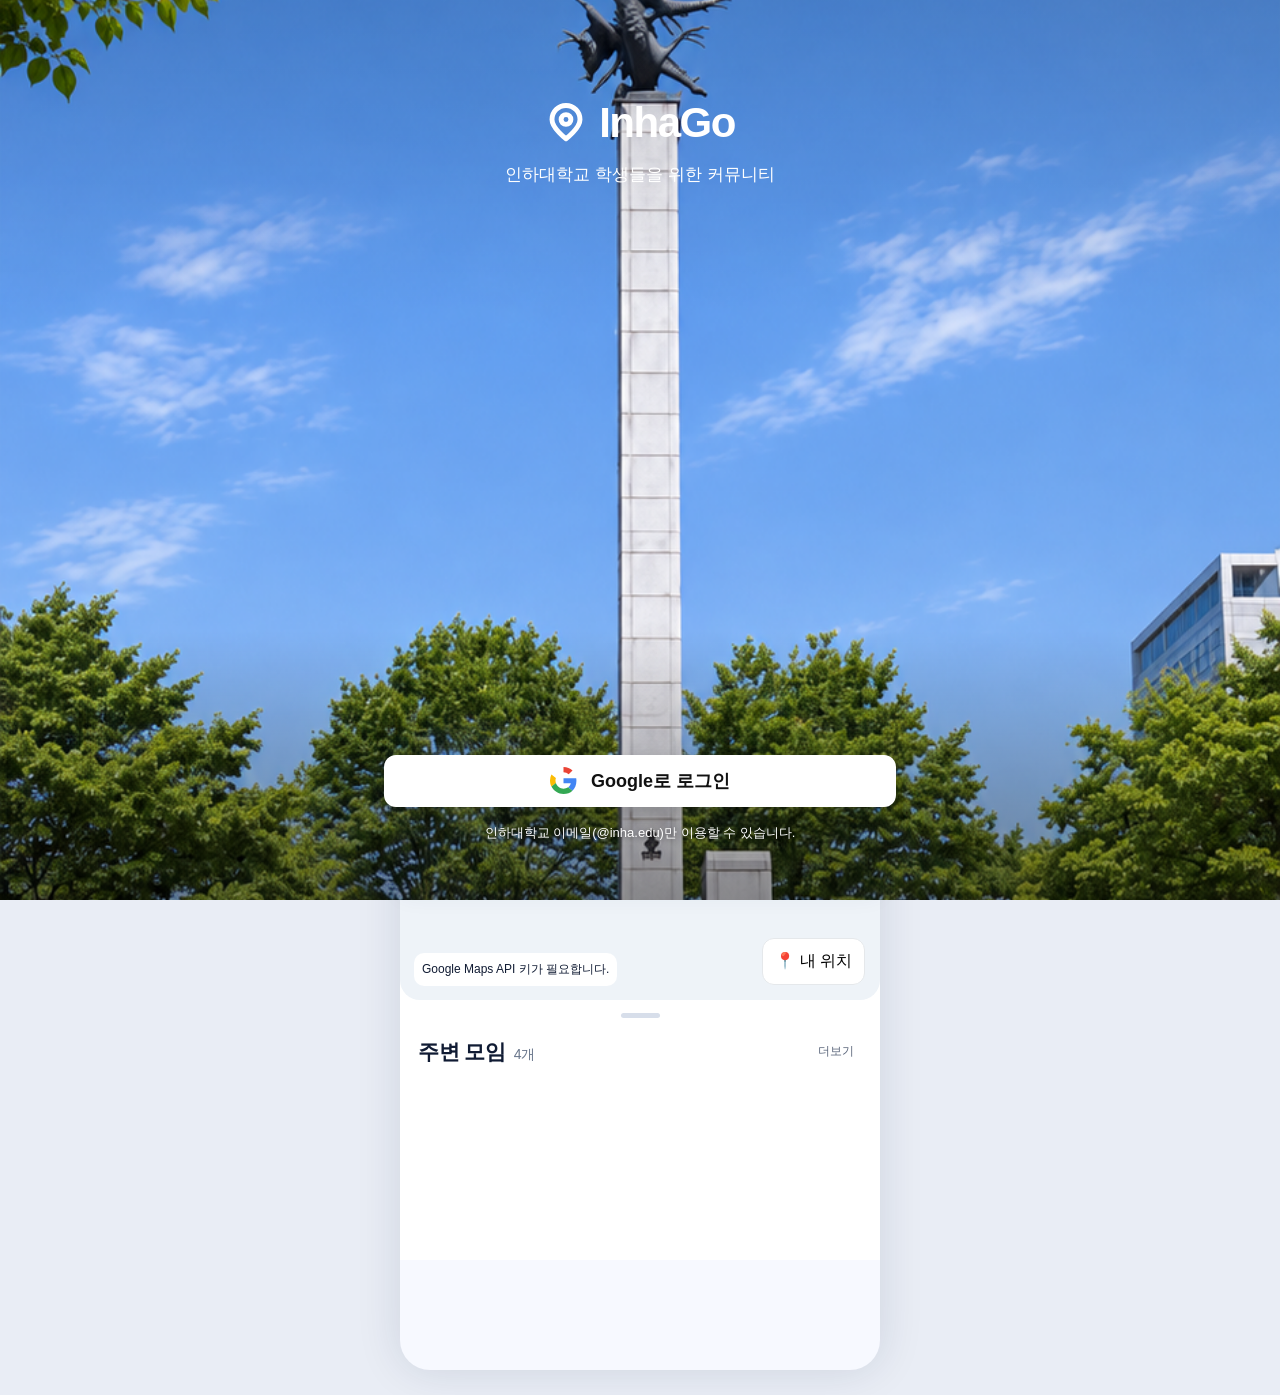
==== commit 454ea12a: "feat: apply redesigned login screen to integration branch" ====
--- a/InhaGo_Design/frontend/index.html
+++ b/InhaGo_Design/frontend/index.html
@@ -161,12 +161,23 @@
 
   <!-- 홈과 탐색에서만 표시 -->
   <section class="hero" id="hero">
+    <div class="hero-intro">
+      <h1>
+        캠퍼스에서<br>
+        함께하는 <span>새로운 만남</span>
+      </h1>
+      <p>
+        밥약, 운동, 스터디, 택시팟까지<br>
+        지금, 가까운 곳의 친구들과 모임을 시작해요.
+      </p>
+    </div>
+
     <label class="search" for="search">
       <i data-lucide="search"></i>
       <input
         id="search"
         type="search"
-        placeholder="장소, 모임을 검색해보세요"
+        placeholder="장소, 모임, 사람을 검색해보세요"
         autocomplete="off"
       >
     </label>
@@ -196,7 +207,15 @@
     <section id="home" class="page active">
       <div class="map-container" id="campus-map">
         <div id="map"></div>
+        <button id="locationBtn" type="button">📍 내 위치</button>
         <div id="status" role="status"></div>
+        <div id="filters">
+          <button data-category="all" class="active">전체</button>
+          <button data-category="meal">🍚 밥약</button>
+          <button data-category="taxi">🚕 택시팟</button>
+          <button data-category="study">📚 스터디</button>
+          <button data-category="exercise">🏃 운동</button>
+        </div>
       </div>
 
       <section class="nearby">
@@ -876,32 +895,55 @@
   <p id="meetingInfo"></p>
 </div>
 
+
 <!-- 로그인 화면 -->
-<div
-  id="auth-panel"
-  style="position:fixed;inset:0;background:#eef4ff;z-index:9999;display:flex;align-items:center;justify-content:center;"
->
-  <div
-    style="background:white;padding:36px;border-radius:20px;width:360px;max-width:90%;box-shadow:0 8px 30px #0001;text-align:center;"
-  >
-    <h2>📍 InhaGo</h2>
-    <p>인하대학교 학생들을 위한 커뮤니티</p>
-
-    <button
-      id="google-login"
-      type="button"
-      style="width:100%;padding:14px;margin-top:20px;background:white;border:1px solid #ddd;border-radius:10px;"
-    >
-      Google로 로그인
-    </button>
-
-    <p style="font-size:13px;color:#666;margin-top:20px;">
-      인하대학교 이메일(@inha.edu)만 이용할 수 있습니다.
-    </p>
-
-    <p id="auth-message" role="status"></p>
+<div id="auth-panel" class="inhago-login">
+  <div class="login-content">
+
+    <!-- 상단 로고 -->
+    <div class="login-brand">
+      <div class="login-logo">
+        <svg class="login-pin-icon"
+             viewBox="0 0 24 24"
+             fill="none"
+             stroke="currentColor"
+             stroke-width="2.8"
+             stroke-linecap="round"
+             stroke-linejoin="round"
+             aria-hidden="true">
+          <path d="M20 10c0 5-8 11-8 11S4 15 4 10a8 8 0 1 1 16 0Z"/>
+          <circle cx="12" cy="10" r="2.8"/>
+        </svg>
+        <span>InhaGo</span>
+      </div>
+
+      <p>인하대학교 학생들을 위한 커뮤니티</p>
+    </div>
+
+    <!-- 하단 로그인 -->
+    <div class="login-bottom">
+      <button id="google-login"
+              type="button"
+              class="google-login-button">
+        <svg viewBox="0 0 48 48" aria-hidden="true">
+          <path fill="#EA4335" d="M24 9.5c3.54 0 6.71 1.22 9.21 3.6l6.85-6.85C35.9 2.38 30.47 0 24 0 14.62 5.38 6.51 13.22l7.98 6.19C12.43 13.72 17.74 9.5 24 9.5z"/>
+          <path fill="#4285F4" d="M46.98 24.55c0-1.57-.15-3.09-.38-4.55H24v9.02h12.94c-.58 2.96-2.26 5.48-4.78 7.18l7.73 6C44.4 38.03 46.98 31.87 46.98 24.55z"/>
+          <path fill="#FBBC05" d="M10.53 28.59A14.4 14.4 0 0 1 9.75 24c0-1.59.27-3.13.76-4.59l-7.98-6.2A23.9 23.9 0 0 0 0 24c0 3.87.93 7.51 2.56 10.78l7.97-6.19z"/>
+          <path fill="#34A853" d="M24 48c6.48 0 11.92-2.13 15.89-5.8l-7.73-6c-2.15 1.45-4.92 2.3-8.16 2.3-6.26 0-11.57-4.22-13.47-9.91l-7.97 6.19C6.51 42.62 14.62 48 24 48z"/>
+        </svg>
+        <span>Google로 로그인</span>
+      </button>
+
+      <p class="login-notice">
+        인하대학교 이메일(@inha.edu)만 이용할 수 있습니다.
+      </p>
+
+      <p id="auth-message" role="status"></p>
+    </div>
+
   </div>
 </div>
+
 
 <!-- 로그인 기능 -->
 <script type="module">
--- a/InhaGo_Design/frontend/css/style.css
+++ b/InhaGo_Design/frontend/css/style.css
@@ -1664,23 +1664,140 @@
 .location-picker-pin{position:absolute;top:50%;left:50%;transform:translate(-50%,-100%);font-size:38px;line-height:1;pointer-events:none;filter:drop-shadow(0 3px 2px #0005)}
 #selected-meeting-location{overflow-wrap:anywhere}
 
-/* =====================================
-   InhaGo 비룡탑 로그인 화면
-===================================== */
-
+/* 카카오톡 스타일 친구 프로필 */
+#friend-profile-overlay {
+  position: fixed;
+  inset: 0;
+  z-index: 10000;
+  background: rgba(22, 37, 64, 0.48);
+  display: flex;
+  align-items: center;
+  justify-content: center;
+  padding: 20px;
+  box-sizing: border-box;
+}
+
+.friend-profile-card {
+  width: 100%;
+  max-width: 340px;
+  background: white;
+  border-radius: 24px;
+  overflow: hidden;
+  box-shadow: 0 20px 65px rgba(25, 45, 80, 0.25);
+  font-family: inherit;
+}
+
+.friend-profile-hero {
+  background: #dceaff;
+  padding: 20px 20px 22px;
+  text-align: center;
+}
+
+.friend-profile-top {
+  display: flex;
+  align-items: center;
+  justify-content: space-between;
+  color: #5674a0;
+  font-size: 11px;
+  font-weight: 700;
+  letter-spacing: 1px;
+}
+
+.friend-profile-close {
+  border: none;
+  background: transparent;
+  color: #506a90;
+  font-size: 27px;
+  cursor: pointer;
+  line-height: 1;
+}
+
+.friend-profile-mascot {
+  display: block;
+  width: 190px;
+  height: 190px;
+  object-fit: contain;
+  margin: 8px auto;
+}
+
+.friend-profile-hero p {
+  margin: 0;
+  color: #345b92;
+  font-size: 12px;
+}
+
+.friend-profile-content {
+  padding: 24px;
+  text-align: center;
+}
+
+.friend-profile-name {
+  margin: 0 0 8px;
+  color: #192a46;
+  font-size: 24px;
+  font-weight: 800;
+}
+
+.friend-profile-department {
+  margin: 0 0 22px;
+  color: #72829b;
+  font-size: 13px;
+}
+
+.friend-profile-stats {
+  display: grid;
+  grid-template-columns: repeat(2, minmax(0, 1fr));
+  gap: 10px;
+  margin-bottom: 20px;
+}
+
+.friend-profile-stats > div {
+  background: #f2f6fc;
+  border-radius: 14px;
+  padding: 16px 8px;
+  display: flex;
+  flex-direction: column;
+  gap: 8px;
+}
+
+.friend-profile-stats span {
+  color: #74849b;
+  font-size: 12px;
+}
+
+.friend-profile-stats strong {
+  color: #3263be;
+  font-size: 25px;
+}
+
+.friend-profile-message {
+  width: 100%;
+  padding: 14px;
+  background: #3b68d8;
+  color: white;
+  border: none;
+  border-radius: 12px;
+  font-size: 15px;
+  font-weight: 700;
+  cursor: pointer;
+}
+
+.friend-profile-message:hover {
+  background: #2e55b8;
+}
+
+/* InhaGo 비룡탑 로그인 화면 */
 #auth-panel.inhago-login {
   position: fixed !important;
   inset: 0 !important;
   width: 100vw !important;
-  height: 100vh !important;
   height: 100dvh !important;
-  z-index: 99999 !important;
-  overflow: hidden;
-
+  z-index: 2147483647 !important;
+  overflow: hidden !important;
+  isolation: isolate;
   display: flex;
   justify-content: center;
   align-items: stretch;
-
   background-color: #263b5a;
   background-image:
     linear-gradient(
@@ -1700,14 +1817,11 @@
   width: 100%;
   max-width: 560px;
   height: 100%;
-  min-height: 0;
   box-sizing: border-box;
-
   display: flex;
   flex-direction: column;
   justify-content: space-between;
   align-items: center;
-
   padding: 11vh 24px 5vh;
 }
 
@@ -1721,23 +1835,22 @@
   align-items: center;
   justify-content: center;
   gap: 12px;
-
   font-size: 42px;
   font-weight: 800;
   letter-spacing: -1.5px;
 }
 
-#auth-panel .login-logo svg {
+#auth-panel .login-logo .login-pin-icon {
   width: 42px;
-  height: 54px;
+  height: 42px;
   color: white;
+  flex-shrink: 0;
 }
 
 #auth-panel .login-brand p {
   margin-top: 16px;
   color: white;
   font-size: 17px;
-  font-weight: 400;
 }
 
 #auth-panel .login-bottom {
@@ -1750,22 +1863,17 @@
   align-items: center;
   justify-content: center;
   gap: 14px;
-
   width: 100%;
-  max-width: none;
   min-height: 52px;
   padding: 12px 18px;
   margin: 0 auto;
-
   background: white;
   border: none;
   border-radius: 12px;
-
   color: #111;
   font-family: inherit;
   font-size: 18px;
   font-weight: 700;
-
   cursor: pointer;
   box-shadow: 0 8px 24px rgba(0, 0, 0, 0.16);
 }
@@ -1790,47 +1898,12 @@
   font-size: 13px;
 }
 
-/* 모바일 최적화 */
 @media (max-width: 600px) {
   #auth-panel .login-content {
     padding: 10vh 24px 5vh;
   }
 
-  #auth-panel .login-logo {
-    font-size: 42px;
-  }
-
   #auth-panel .login-brand p {
     font-size: 16px;
   }
-
-  #auth-panel .google-login-button {
-    min-height: 52px;
-    font-size: 18px;
-  }
-}
-
-/* 로그인 화면이 다른 메뉴보다 위에 표시되도록 설정 */
-#auth-panel.inhago-login {
-  position: fixed !important;
-  inset: 0 !important;
-  width: 100vw !important;
-  height: 100dvh !important;
-  z-index: 2147483647 !important;
-  overflow: hidden !important;
-  isolation: isolate;
-}
-
-/* 로그인 콘텐츠를 화면 전체 높이에 맞춤 */
-#auth-panel.inhago-login .login-content {
-  height: 100% !important;
-  min-height: 0 !important;
-  box-sizing: border-box;
-}
-
-#auth-panel .login-logo .login-pin-icon {
-  width: 42px;
-  height: 42px;
-  color: white;
-  flex-shrink: 0;
-}+}
--- a/InhaGo_Design/frontend/css/message.css
+++ b/InhaGo_Design/frontend/css/message.css
@@ -100,3 +100,54 @@
 .dm-back-btn{border:1px solid #d6e4f4;background:white;color:#152f56;padding:9px 12px;border-radius:10px;font:inherit;font-weight:700;cursor:pointer}
 .dm-sender-name{display:block;font-size:12px;color:#365576;margin-bottom:5px}
 #dm-room .chat-messages{height:min(58vh,580px);min-height:300px}
+
+/* 카카오톡 스타일 1:1 채팅 목록 */
+#dm-friend-list {
+  display: flex;
+  flex-direction: column;
+  gap: 4px;
+}
+
+#dm-friend-list .dm-chat-row {
+  display: flex;
+  align-items: center;
+  justify-content: space-between;
+  gap: 16px;
+  padding: 18px 16px;
+  border-radius: 14px;
+  background: #ffffff;
+  cursor: pointer;
+  transition: background 0.2s ease;
+}
+
+#dm-friend-list .dm-chat-row:hover {
+  background: #f0f5ff;
+}
+
+.dm-chat-info {
+  flex: 1;
+  min-width: 0;
+}
+
+.dm-chat-info strong {
+  display: block;
+  font-size: 15px;
+  font-weight: 700;
+  color: #17233b;
+}
+
+.dm-last-preview {
+  margin: 6px 0 0;
+  font-size: 13px;
+  color: #8b95a7;
+  overflow: hidden;
+  white-space: nowrap;
+  text-overflow: ellipsis;
+}
+
+.dm-last-time {
+  flex-shrink: 0;
+  align-self: flex-start;
+  font-size: 11px;
+  color: #9aa4b2;
+}
--- a/InhaGo_Design/frontend/css/chat.css
+++ b/InhaGo_Design/frontend/css/chat.css
@@ -150,27 +150,468 @@
   }
 }
 
-
 /* 선택하기 전에는 채팅방을 숨김 */
+
 #chat-room[hidden] {
   display: none;
 }
 
-#chat-list-view[hidden],#chat-room[hidden]{display:none!important}
-.chat-room-header{display:flex;align-items:center;gap:12px;margin-bottom:16px}
-.chat-room-header h2{margin:0}
-.chat-back-btn{background:#fff;border:1px solid #d6e4f4;border-radius:10px;padding:9px 12px;color:#152f56;cursor:pointer;font:inherit;font-weight:700}
-#chat-room .chat-messages{height:min(58vh,580px);min-height:300px}
+#chat-list-view[hidden],
+#chat-room[hidden] {
+  display: none !important;
+}
+
+.chat-room-header {
+  display: flex;
+  align-items: center;
+  gap: 12px;
+  margin-bottom: 16px;
+}
+
+.chat-room-header h2 {
+  margin: 0;
+}
+
+.chat-back-btn {
+  background: #fff;
+  border: 1px solid #d6e4f4;
+  border-radius: 10px;
+  padding: 9px 12px;
+  color: #152f56;
+  cursor: pointer;
+  font: inherit;
+  font-weight: 700;
+}
+
+#chat-room .chat-messages {
+  height: min(58vh, 580px);
+  min-height: 300px;
+}
 
 /* Conversation list and full-page chat layout */
-#chat-page .chat-container{gap:0}
-#chat-page .chat-section{border:0;background:transparent;padding:0}
-#chat-page .chat-room-item{cursor:pointer;flex-direction:row;align-items:center;padding:18px 14px;border:0;border-bottom:1px solid #e4eef8;border-radius:0;margin:0;background:#fff}
-#chat-page .chat-room-item:hover,#chat-page .chat-room-item:focus-visible{background:#edf5ff}
-#chat-page .chat-room-info strong{font-size:16px}
-#chat-page .chat-room-arrow{font-size:28px;color:#7890aa}
-#chat-page .chat-room-header{position:sticky;top:0;z-index:2;background:#fff;padding:14px 0;border-bottom:1px solid #e4eef8}
-#chat-page #chat-room .chat-messages{height:min(58vh,620px);min-height:320px;border:0;background:#fff}
-#chat-page .chat-sender-name{display:block;font-size:12px;color:#365576;margin-bottom:5px}
-#chat-page .chat-form{position:sticky;bottom:0;background:#fff;padding:12px 0;margin:0}
-@media(max-width:700px){#chat-page .chat-room-item{flex-direction:row}#chat-page .chat-room-item .chat-btn{width:auto}}
+
+#chat-page .chat-container {
+  gap: 0;
+}
+
+#chat-page .chat-section {
+  border: 0;
+  background: transparent;
+  padding: 0;
+}
+
+#chat-page .chat-room-item {
+  cursor: pointer;
+  flex-direction: row;
+  align-items: center;
+  padding: 18px 14px;
+  border: 0;
+  border-bottom: 1px solid #e4eef8;
+  border-radius: 0;
+  margin: 0;
+  background: #fff;
+}
+
+#chat-page .chat-room-item:hover,
+#chat-page .chat-room-item:focus-visible {
+  background: #edf5ff;
+}
+
+#chat-page .chat-room-info strong {
+  font-size: 16px;
+}
+
+#chat-page .chat-room-arrow {
+  font-size: 28px;
+  color: #7890aa;
+}
+
+#chat-page .chat-room-header {
+  position: sticky;
+  top: 0;
+  z-index: 2;
+  background: #fff;
+  padding: 14px 0;
+  border-bottom: 1px solid #e4eef8;
+}
+
+#chat-page #chat-room .chat-messages {
+  height: min(58vh, 620px);
+  min-height: 320px;
+  border: 0;
+  background: #fff;
+}
+
+#chat-page .chat-sender-name {
+  display: block;
+  font-size: 12px;
+  color: #365576;
+  margin-bottom: 5px;
+}
+
+#chat-page .chat-form {
+  position: sticky;
+  bottom: 0;
+  background: #fff;
+  padding: 12px 0;
+  margin: 0;
+}
+
+@media (max-width: 700px) {
+  #chat-page .chat-room-item {
+    flex-direction: row;
+  }
+
+  #chat-page .chat-room-item .chat-btn {
+    width: auto;
+  }
+}
+
+/* =====================================
+   InhaGo 단체 채팅 디자인
+===================================== */
+
+#group-chat-view {
+  width: 100%;
+  box-sizing: border-box;
+}
+
+#group-chat-list-view {
+  padding: 4px 0 20px;
+}
+
+#group-chat-list-view h2 {
+  font-size: 20px;
+  font-weight: 750;
+  color: #17233c;
+  margin-bottom: 18px;
+}
+
+/* 채팅방 생성 버튼 */
+
+#create-group-chat-btn {
+  display: block;
+  width: 100%;
+  padding: 13px 16px;
+  margin-bottom: 18px;
+  background: #eef4ff;
+  color: #2864ce;
+  border: 1px solid #dbe7ff;
+  border-radius: 13px;
+  font-size: 14px;
+  font-weight: 650;
+  cursor: pointer;
+  transition: background 0.2s;
+}
+
+#create-group-chat-btn:hover {
+  background: #dce9ff;
+}
+
+/* 채팅방 목록 */
+
+#group-chat-room-list {
+  display: flex;
+  flex-direction: column;
+  gap: 4px;
+}
+
+/* JS가 생성하는 채팅방 버튼 */
+
+#group-chat-room-list > button {
+  display: flex !important;
+  align-items: center;
+  width: 100% !important;
+  min-height: 74px;
+  padding: 13px 15px !important;
+  margin: 0 !important;
+  background: transparent !important;
+  border: none !important;
+  border-radius: 14px !important;
+  color: #17233c !important;
+  font-size: 15px;
+  font-weight: 600;
+  text-align: left;
+  cursor: pointer;
+  transition: background 0.15s ease;
+}
+
+#group-chat-room-list > button:hover {
+  background: #f2f6fd !important;
+}
+
+#group-chat-room-list > button:active {
+  background: #e6efff !important;
+}
+
+/* 채팅방 대화 화면 */
+
+#group-chat-room-view {
+  display: flex;
+  flex-direction: column;
+  min-height: 520px;
+  height: min(70vh, 700px);
+  background: #f7f9fd;
+  border-radius: 16px;
+  overflow: hidden;
+}
+
+#group-chat-room-view .chat-room-header {
+  display: flex;
+  align-items: center;
+  gap: 12px;
+  padding: 15px;
+  background: #fff;
+  border-bottom: 1px solid #e8edf5;
+}
+
+#group-chat-room-title {
+  font-size: 17px;
+  font-weight: 700;
+  margin: 0;
+}
+
+#group-chat-messages {
+  flex: 1;
+  min-height: 0;
+  overflow-y: auto;
+  padding: 16px;
+}
+
+#group-chat-form {
+  display: flex;
+  gap: 8px;
+  padding: 12px;
+  background: #fff;
+  border-top: 1px solid #e8edf5;
+}
+
+#group-chat-input {
+  flex: 1;
+  min-width: 0;
+  padding: 12px;
+  border: 1px solid #dce4f0;
+  border-radius: 12px;
+  outline: none;
+}
+
+#group-chat-input:focus {
+  border-color: #4386ee;
+}
+
+#group-chat-form button {
+  padding: 10px 16px;
+  background: #3679e8;
+  color: #fff;
+  border: none;
+  border-radius: 12px;
+  font-weight: 650;
+  cursor: pointer;
+}
+
+#group-chat-form button:disabled {
+  opacity: 0.5;
+  cursor: not-allowed;
+}
+
+/* =====================================
+   카카오톡 스타일 단체 채팅 목록
+===================================== */
+
+#group-chat-room-list > .group-chat-list-item {
+  display: flex !important;
+  align-items: center;
+  gap: 13px;
+  min-height: 78px;
+  padding: 12px 8px !important;
+  background: transparent !important;
+  border: none !important;
+  border-radius: 12px !important;
+  width: 100%;
+  text-align: left;
+}
+
+.group-chat-list-avatar {
+  width: 54px;
+  height: 54px;
+  flex-shrink: 0;
+  display: flex;
+  align-items: center;
+  justify-content: center;
+  background: #eaf1ff;
+  border-radius: 18px;
+  font-size: 25px;
+}
+
+.group-chat-list-info {
+  flex: 1;
+  min-width: 0;
+}
+
+.group-chat-list-title {
+  display: flex;
+  align-items: center;
+  gap: 7px;
+  font-size: 15px;
+  font-weight: 700;
+  color: #17233c;
+  margin-bottom: 5px;
+}
+
+.group-chat-list-title > span:first-child {
+  overflow: hidden;
+  text-overflow: ellipsis;
+  white-space: nowrap;
+}
+
+.group-chat-member-count {
+  flex-shrink: 0;
+  color: #9aa4b5;
+  font-size: 12px;
+  font-weight: 400;
+}
+
+.group-chat-list-preview {
+  color: #8792a5;
+  font-size: 13px;
+  font-weight: 400;
+  overflow: hidden;
+  text-overflow: ellipsis;
+  white-space: nowrap;
+}
+
+.group-chat-list-time {
+  align-self: flex-start;
+  flex-shrink: 0;
+  color: #9aa4b5;
+  font-size: 11px;
+  margin-top: 6px;
+}
+
+/* =====================================
+   단체 채팅방 관리 메뉴
+===================================== */
+
+#group-chat-menu-btn {
+  margin-left: auto;
+  width: 40px;
+  height: 40px;
+  border: none;
+  border-radius: 12px;
+  background: transparent;
+  color: #263b5a;
+  font-size: 27px;
+  font-weight: 700;
+  cursor: pointer;
+}
+
+#group-chat-menu-btn:hover {
+  background: #edf3fc;
+}
+
+.group-chat-menu-overlay {
+  position: fixed;
+  inset: 0;
+  z-index: 9999;
+  display: flex;
+  justify-content: flex-end;
+  background: rgba(15, 23, 42, 0.4);
+}
+
+.group-chat-menu-panel {
+  width: min(100%, 370px);
+  height: 100%;
+  box-sizing: border-box;
+  padding: 24px 20px;
+  background: #fff;
+  box-shadow: -8px 0 30px rgba(0, 0, 0, 0.08);
+  overflow-y: auto;
+}
+
+.group-chat-menu-header {
+  display: flex;
+  align-items: center;
+  justify-content: space-between;
+  margin-bottom: 30px;
+}
+
+.group-chat-menu-header h3 {
+  margin: 0;
+  color: #17233c;
+  font-size: 21px;
+  font-weight: 750;
+}
+
+.group-chat-menu-header button {
+  border: none;
+  background: transparent;
+  color: #66758d;
+  font-size: 22px;
+  cursor: pointer;
+}
+
+.group-chat-menu-panel h4 {
+  margin: 0 0 15px;
+  color: #17233c;
+  font-size: 15px;
+  font-weight: 700;
+}
+
+.group-chat-member-list {
+  display: flex;
+  flex-direction: column;
+  gap: 5px;
+  margin-bottom: 24px;
+}
+
+.group-chat-member-item {
+  display: flex;
+  align-items: center;
+  gap: 12px;
+  padding: 9px 4px;
+  color: #24344f;
+  font-size: 14px;
+}
+
+.group-chat-member-avatar {
+  display: flex;
+  align-items: center;
+  justify-content: center;
+  flex-shrink: 0;
+  width: 42px;
+  height: 42px;
+  border-radius: 15px;
+  background: #eaf1ff;
+  font-size: 20px;
+}
+
+.group-chat-menu-action {
+  display: flex;
+  align-items: center;
+  width: 100%;
+  padding: 15px 12px;
+  margin-top: 10px;
+  border: 1px solid #e5ebf5;
+  border-radius: 12px;
+  background: #f7f9fd;
+  color: #2864ce;
+  font-size: 14px;
+  font-weight: 700;
+  text-align: left;
+  cursor: pointer;
+}
+
+.group-chat-menu-action:hover {
+  background: #edf4ff;
+}
+
+.group-chat-leave-btn {
+  margin-top: 14px;
+  background: #fff7f7;
+  border-color: #ffe2e2;
+  color: #d94b4b;
+}
+
+.group-chat-leave-btn:hover {
+  background: #ffeded;
+}
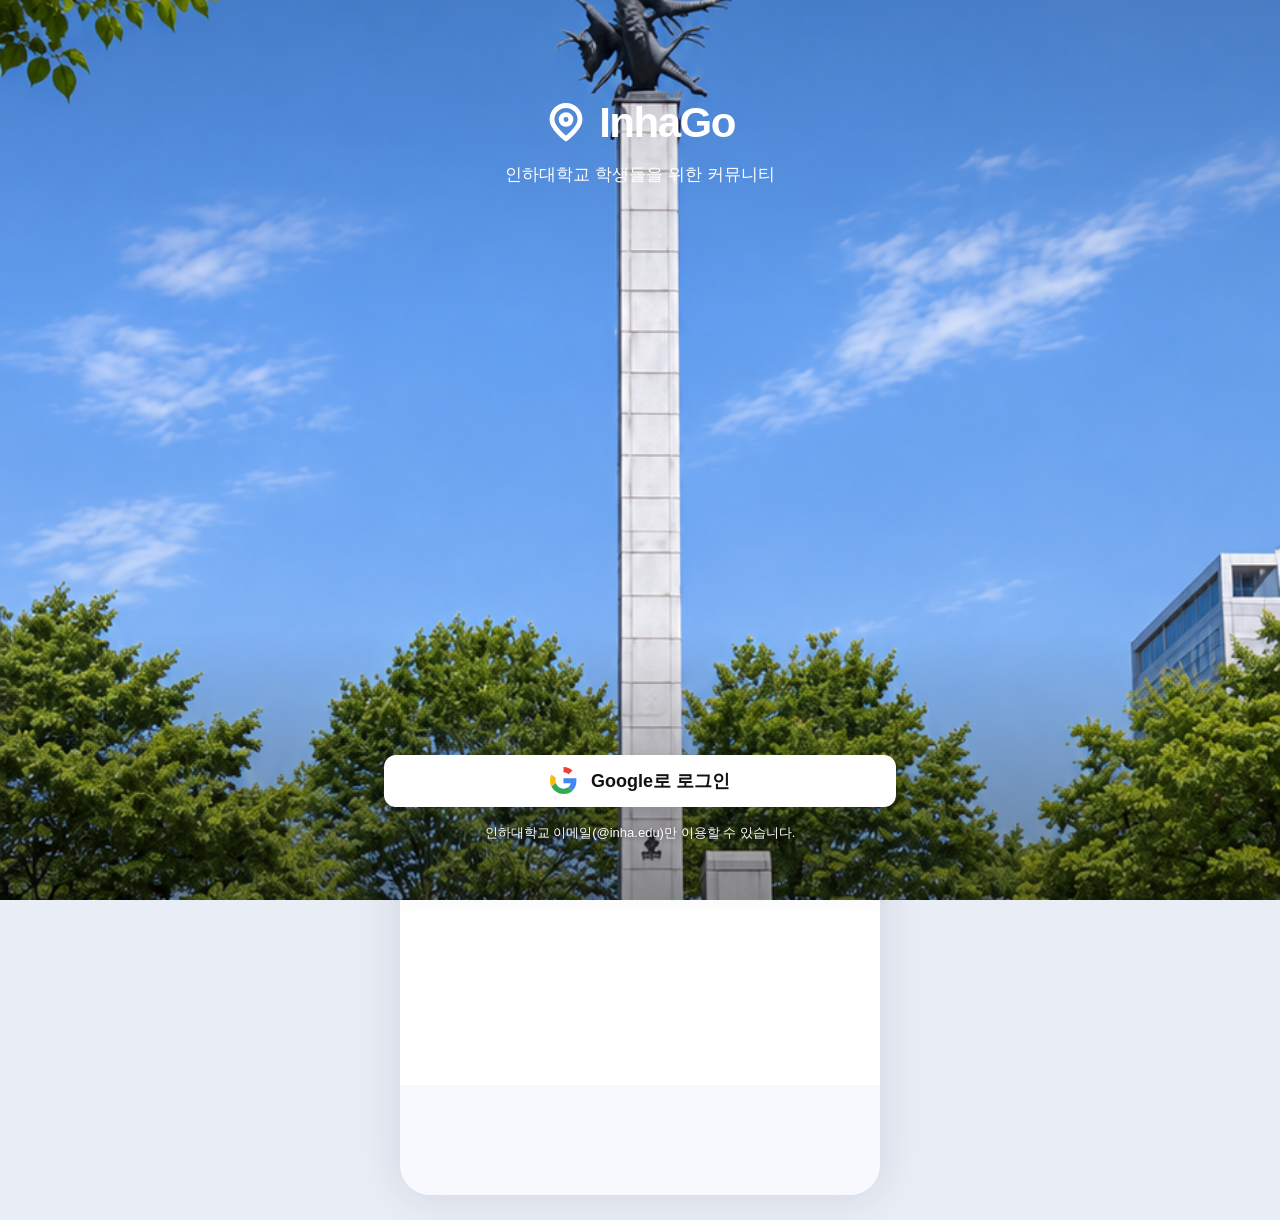
==== commit 66fa3ff1: "merge: integrate latest team updates with login redesign" ====
--- a/InhaGo_Design/frontend/index.html
+++ b/InhaGo_Design/frontend/index.html
@@ -17,6 +17,15 @@
   <script type="module" src="js/main.js"></script>
 
   <style>
+    .inha-badge{display:inline-flex;align-items:center;justify-content:center;min-width:19px;height:19px;border-radius:12px;padding:0 5px;background:#e84657;color:white;font-size:11px;font-weight:800;line-height:1}
+    .inha-badge[hidden],.inha-notifications[hidden],.notification-dot[hidden]{display:none!important}
+    .inha-notifications{position:absolute;right:16px;top:78px;z-index:1200;width:min(340px,calc(100vw - 32px));max-height:420px;overflow:auto;background:white;border:1px solid #dce8f4;border-radius:18px;box-shadow:0 16px 40px #1634542b;padding:12px}
+    .inha-notifications-head{display:flex;align-items:center;justify-content:space-between;padding:8px}
+    .inha-notifications-head button{background:transparent;border:0;color:#2166b8;cursor:pointer}
+    .inha-notifications-list{display:grid;gap:6px}
+    .notification-entry{display:flex;flex-direction:column;align-items:flex-start;gap:5px;text-align:left;padding:12px;border:0;border-radius:12px;background:#f2f7ff;cursor:pointer;color:#18365d}
+    .notification-entry small{color:#617c9c}
+
     #chat-page .chat-container[hidden],
     #group-chat-view[hidden],
     #group-chat-list-view[hidden],
@@ -150,7 +159,8 @@
     <div class="header-actions">
       <button class="icon-button" id="notification-button" aria-label="알림">
         <i data-lucide="bell"></i>
-        <span class="notification-dot"></span>
+        <span class="notification-dot" hidden></span>
+        <span id="notification-count" class="inha-badge" hidden>0</span>
       </button>
 
       <button class="avatar-button" data-page="profile" aria-label="프로필">
@@ -159,25 +169,18 @@
     </div>
   </header>
 
+    <section id="notification-panel" class="inha-notifications" hidden aria-label="알림 목록">
+      <div class="inha-notifications-head"><strong>알림</strong><button id="notification-mark-read" type="button">모두 읽음</button></div>
+      <div id="notification-list" class="inha-notifications-list" aria-live="polite">알림을 확인하는 중...</div>
+    </section>
   <!-- 홈과 탐색에서만 표시 -->
   <section class="hero" id="hero">
-    <div class="hero-intro">
-      <h1>
-        캠퍼스에서<br>
-        함께하는 <span>새로운 만남</span>
-      </h1>
-      <p>
-        밥약, 운동, 스터디, 택시팟까지<br>
-        지금, 가까운 곳의 친구들과 모임을 시작해요.
-      </p>
-    </div>
-
     <label class="search" for="search">
       <i data-lucide="search"></i>
       <input
         id="search"
         type="search"
-        placeholder="장소, 모임, 사람을 검색해보세요"
+        placeholder="장소, 모임을 검색해보세요"
         autocomplete="off"
       >
     </label>
@@ -207,15 +210,7 @@
     <section id="home" class="page active">
       <div class="map-container" id="campus-map">
         <div id="map"></div>
-        <button id="locationBtn" type="button">📍 내 위치</button>
         <div id="status" role="status"></div>
-        <div id="filters">
-          <button data-category="all" class="active">전체</button>
-          <button data-category="meal">🍚 밥약</button>
-          <button data-category="taxi">🚕 택시팟</button>
-          <button data-category="study">📚 스터디</button>
-          <button data-category="exercise">🏃 운동</button>
-        </div>
       </div>
 
       <section class="nearby">
@@ -1059,6 +1054,7 @@
 <script type="module" src="js/friend.js"></script>
 <script type="module" src="js/message.js"></script>
 <script type="module" src="js/chat.js"></script>
+    <script type="module" src="js/notifications.js"></script>
 <script type="module" src="js/login-features.js"></script>
 <script type="module" src="js/meeting-management.js"></script>
 <script type="module" src="./js/group-chat.js"></script>
